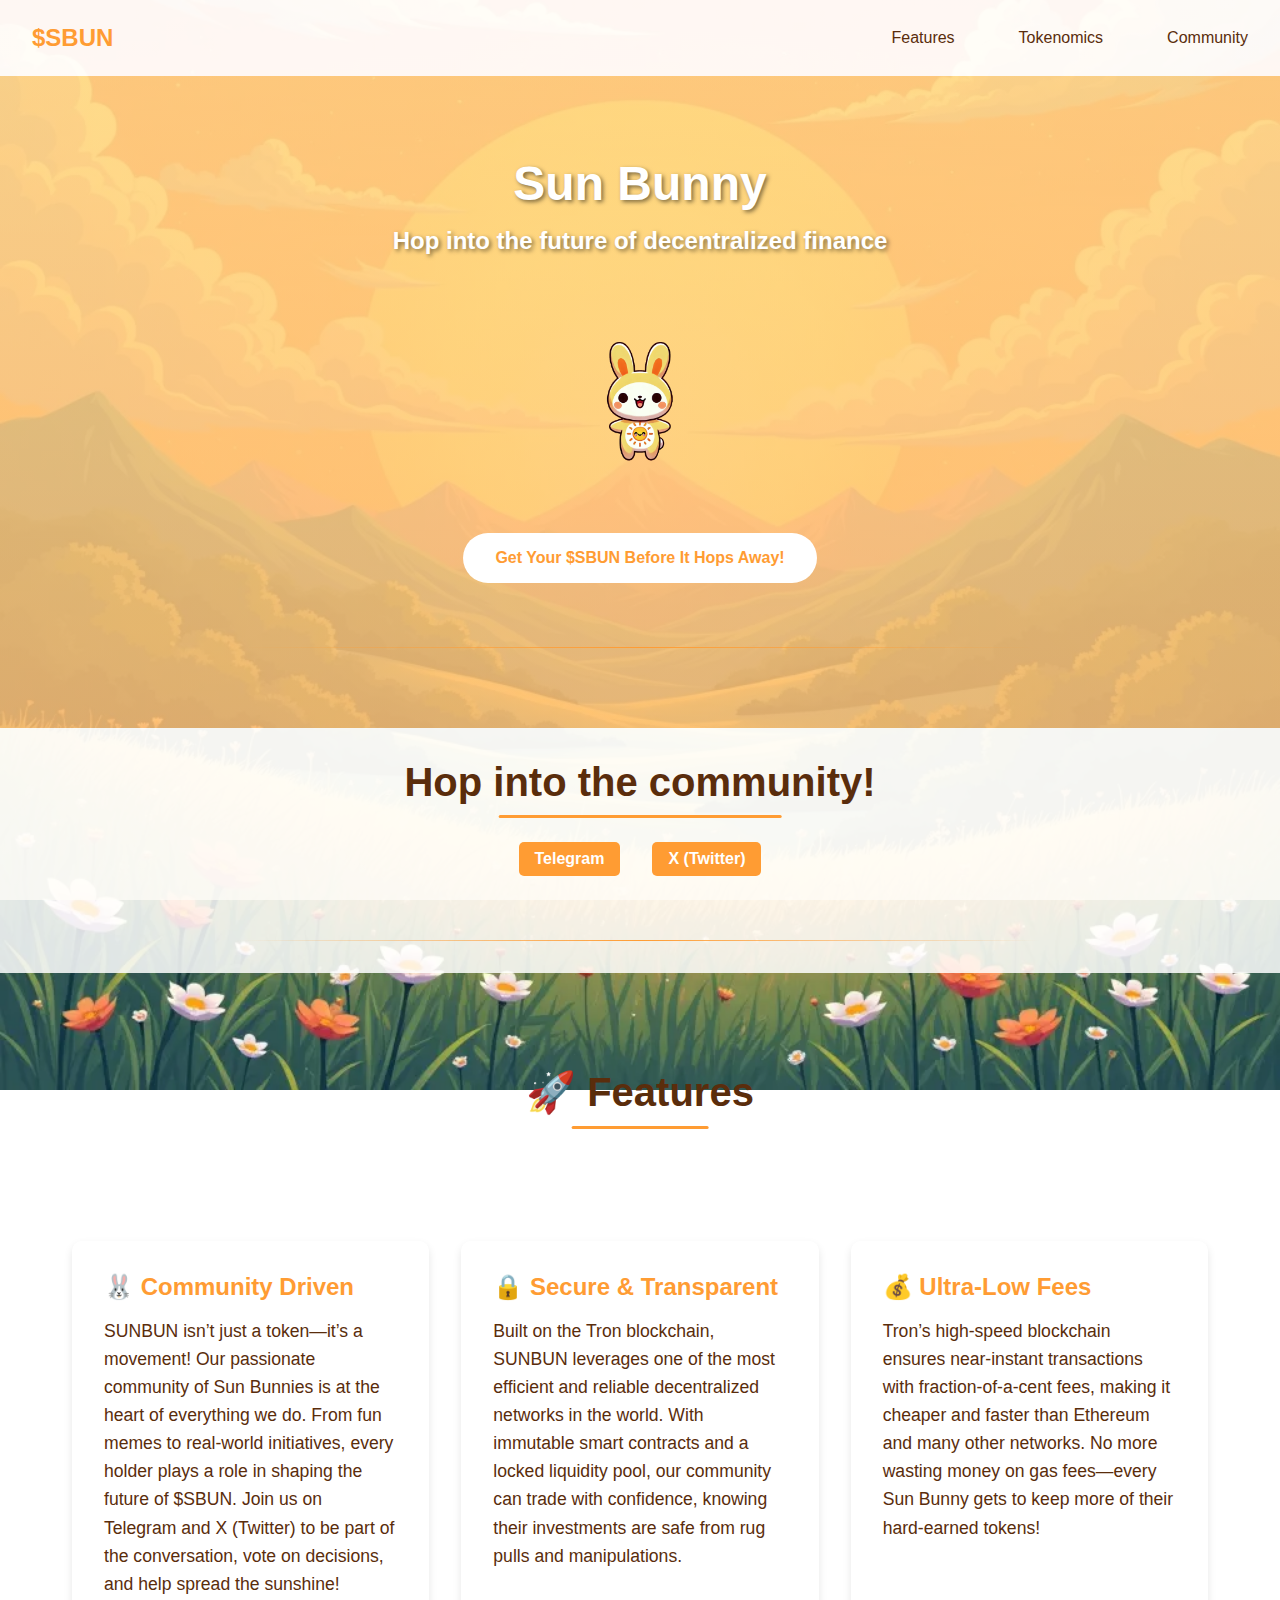
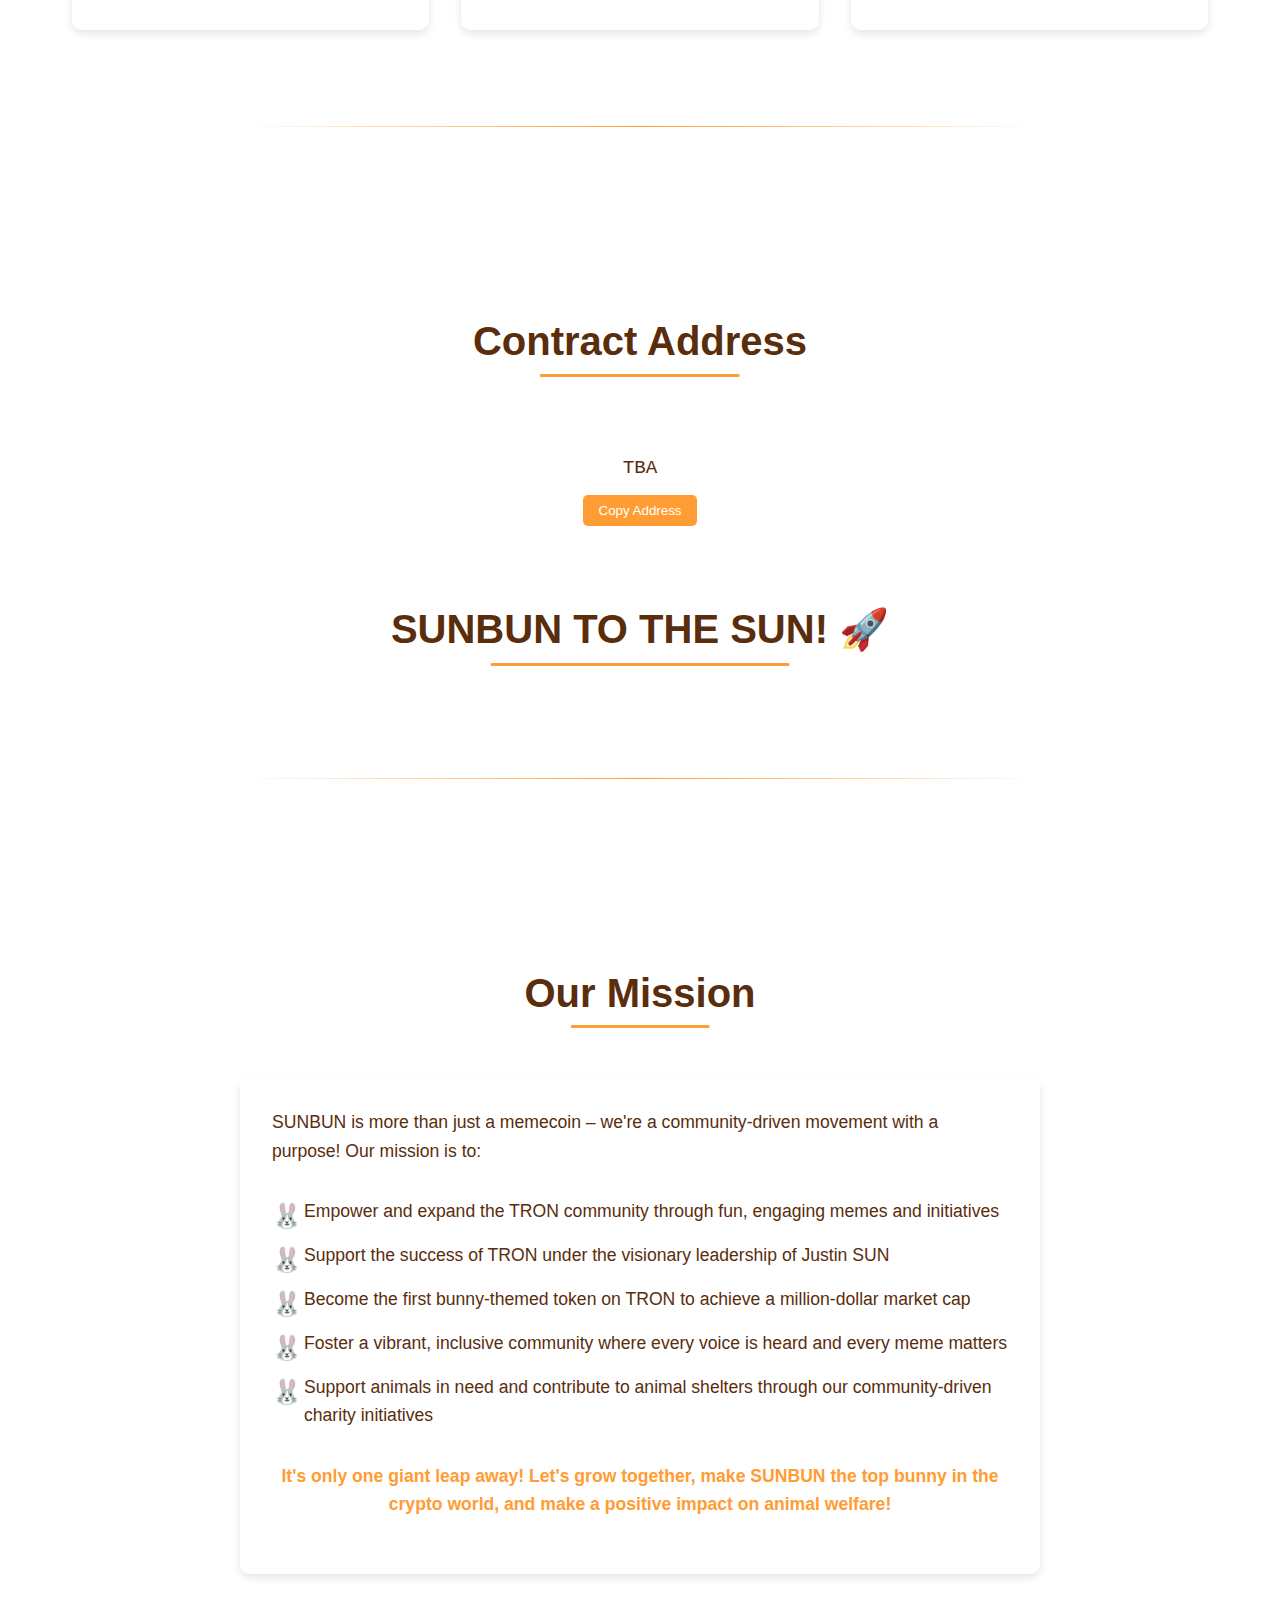
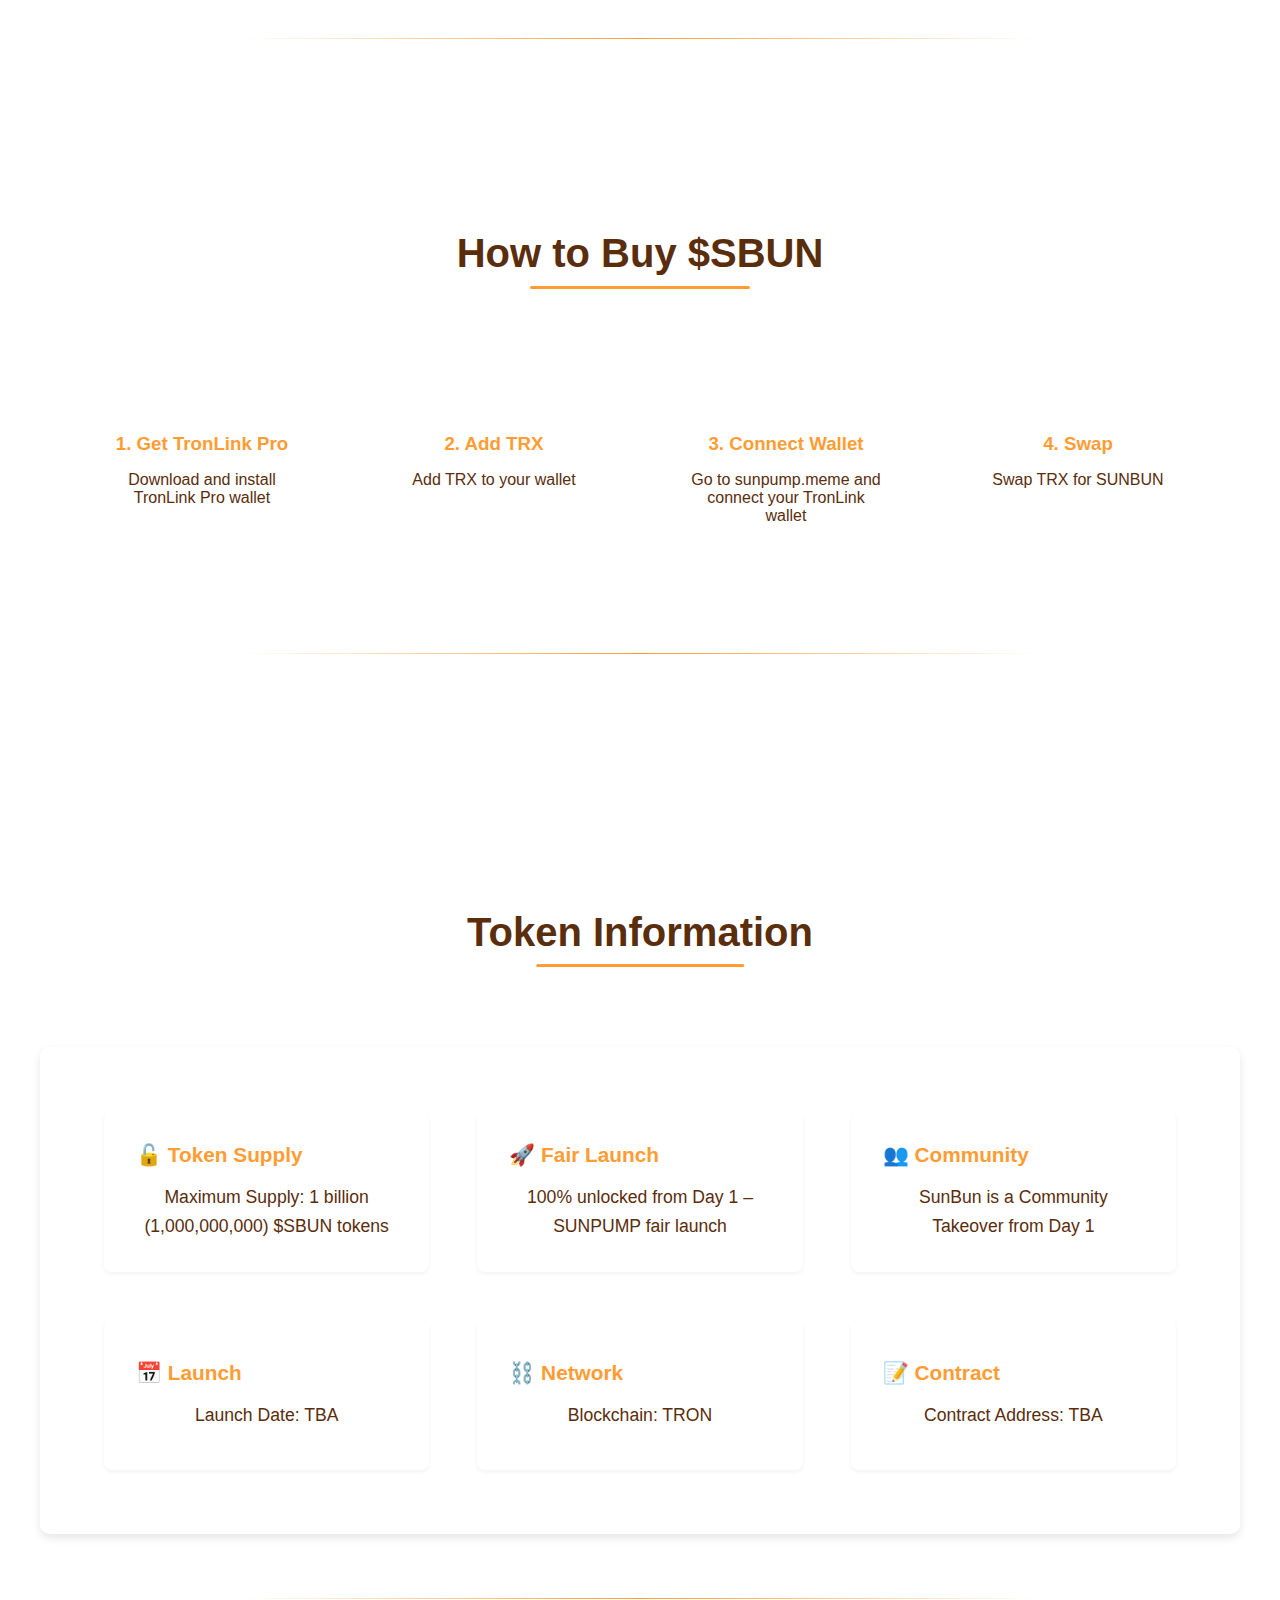
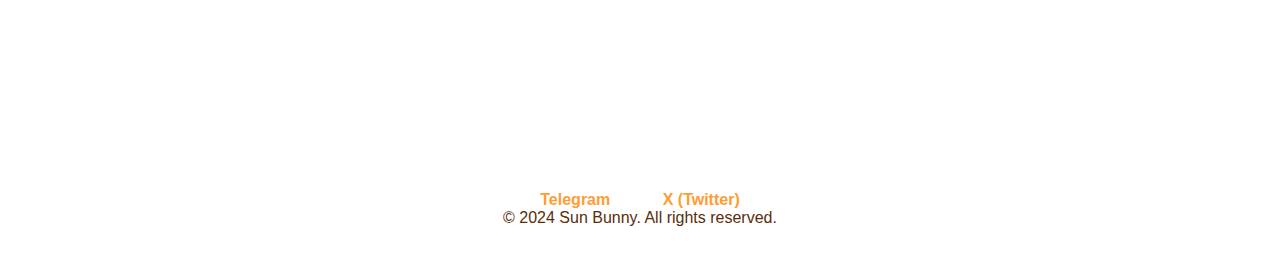
==== index.html @ 09599770 "fixed community redirect link" ====
<!DOCTYPE html>
<html lang="en">
<head>
    <meta charset="UTF-8">
    <meta name="viewport" content="width=device-width, initial-scale=1.0">
    <title>$SBUN - Sun Bunny</title>
    <link rel="stylesheet" href="style.css">
</head>
<body>
    <header>
        <nav>
            <div class="logo">$SBUN</div>
            <div class="nav-links">
                <a href="#features">Features</a>
                <a href="#tokenomics">Tokenomics</a>
                <a href="#social-links">Community</a>
            </div>
            <div class="hamburger-menu">
                <span></span>
                <span></span>
                <span></span>
            </div>
        </nav>
    </header>

    <section class="hero">
        <h1>Sun Bunny</h1>
        <p>Hop into the future of decentralized finance</p>
        <img src="backgroundless.png" alt="Sun Bunny Logo" class="hero-image">
        <a href="#" class="cta-button">Get Your $SBUN Before It Hops Away!</a>
    </section>

    <section id="social-links">
        <h2>Hop into the community!</h2>
        <div class="social-links-container">
            <a href="https://t.me/sunbunnyTRON" target="_blank">Telegram</a>
            <a href="https://x.com/sbunTRX" target="_blank">X (Twitter)</a>
        </div>
    </section>

    <section id="features">
        <h2>🚀 Features</h2>
        <div class="feature-grid">
            <div class="feature-card">
                <h3>🐰 Community Driven</h3>
                <p>SUNBUN isn’t just a token—it’s a movement! Our passionate community of Sun Bunnies is at the heart of everything we do. From fun memes to real-world initiatives, every holder plays a role in shaping the future of $SBUN. Join us on Telegram and X (Twitter) to be part of the conversation, vote on decisions, and help spread the sunshine!</p>
            </div>
            <div class="feature-card">
                <h3>🔒 Secure & Transparent</h3>
                <p>Built on the Tron blockchain, SUNBUN leverages one of the most efficient and reliable decentralized networks in the world. With immutable smart contracts and a locked liquidity pool, our community can trade with confidence, knowing their investments are safe from rug pulls and manipulations.</p>
            </div>
            <div class="feature-card">
                <h3>💰 Ultra-Low Fees</h3>
                <p>Tron’s high-speed blockchain ensures near-instant transactions with fraction-of-a-cent fees, making it cheaper and faster than Ethereum and many other networks. No more wasting money on gas fees—every Sun Bunny gets to keep more of their hard-earned tokens!</p>
            </div>
        </div>
    </section>

    <section id="contract">
        <h2>Contract Address</h2>
        <div class="contract-container">
            <p class="contract-address">TBA</p>
            <button class="copy-button">Copy Address</button>
        </div>
        <div class="slogan">
            <h2>SUNBUN TO THE SUN! 🚀</h2>
        </div>
    </section>

    <section id="mission">
        <h2>Our Mission</h2>
        <div class="mission-container">
            <p>SUNBUN is more than just a memecoin – we're a community-driven movement with a purpose! Our mission is to:</p>
            <ul>
                <li>Empower and expand the TRON community through fun, engaging memes and initiatives</li>
                <li>Support the success of TRON under the visionary leadership of Justin SUN</li>
                <li>Become the first bunny-themed token on TRON to achieve a million-dollar market cap</li>
                <li>Foster a vibrant, inclusive community where every voice is heard and every meme matters</li>
                <li>Support animals in need and contribute to animal shelters through our community-driven charity initiatives</li>
            </ul>
            <p class="mission-footer">It's only one giant leap away! Let's grow together, make SUNBUN the top bunny in the crypto world, and make a positive impact on animal welfare!</p>
        </div>
    </section>

    <section id="how-to-buy">
        <h2>How to Buy $SBUN</h2>
        <div class="steps-container">
            <div class="step">
                <h3>1. Get TronLink Pro</h3>
                <p>Download and install TronLink Pro wallet</p>
            </div>
            <div class="step">
                <h3>2. Add TRX</h3>
                <p>Add TRX to your wallet</p>
            </div>
            <div class="step">
                <h3>3. Connect Wallet</h3>
                <p>Go to sunpump.meme and connect your TronLink wallet</p>
            </div>
            <div class="step">
                <h3>4. Swap</h3>
                <p>Swap TRX for SUNBUN</p>
            </div>
        </div>
    </section>

    <section id="tokenomics">
        <h2>Token Information</h2>
        <div class="tokenomics-container">
            <div class="tokenomics-card">
                <h3>🔓 Token Supply</h3>
                <p>Maximum Supply: 1 billion (1,000,000,000) $SBUN tokens</p>
            </div>
            <div class="tokenomics-card">
                <h3>🚀 Fair Launch</h3>
                <p>100% unlocked from Day 1 – SUNPUMP fair launch</p>
            </div>
            <div class="tokenomics-card">
                <h3>👥 Community</h3>
                <p>SunBun is a Community Takeover from Day 1</p>
            </div>
            <div class="tokenomics-card">
                <h3>📅 Launch</h3>
                <p>Launch Date: TBA</p>
            </div>
            <div class="tokenomics-card">
                <h3>⛓️ Network</h3>
                <p>Blockchain: TRON</p>
            </div>
            <div class="tokenomics-card">
                <h3>📝 Contract</h3>
                <p>Contract Address: TBA</p>
            </div>
        </div>
    </section>

    <footer>
        <div class="social-links">
            <a href="https://t.me/sunbunnyTRON" target="_blank">Telegram</a>
            <a href="https://x.com/sbunTRX" target="_blank">X (Twitter)</a>
        </div>
        <p>&copy; 2024 Sun Bunny. All rights reserved.</p>
    </footer>

    <script>
        document.querySelector(".copy-button").addEventListener("click", function() {
            navigator.clipboard.writeText("YOUR_CONTRACT_ADDRESS_HERE");
            alert("Contract address copied to clipboard!");
        });

        // Hamburger menu functionality
        const hamburger = document.querySelector(".hamburger-menu");
        const navLinks = document.querySelector(".nav-links");

        hamburger.addEventListener("click", () => {
            navLinks.classList.toggle("open");
        });
    </script>
</body>
</html>
---- style.css ----
:root {
    --primary: #FFC44D;
    --secondary: #FF9C33;
    --background: #FFF2D1;
    --accent: #FFA07A;
    --text: #5A2D0C;
    --white: #FFFFFF;
}

* {
    margin: 0;
    padding: 0;
    box-sizing: border-box;
}

body {
    font-family: Arial, sans-serif;
    color: var(--text);
    background: linear-gradient(rgba(255, 242, 209, 0.7), rgba(255, 242, 209, 0.7)), url('image-3.png');
    background-size: cover;
    background-position: center;
    background-attachment: fixed;
    background-repeat: no-repeat;
}

nav {
    display: flex;
    justify-content: space-between;
    align-items: center;
    padding: 1.5rem 2rem;
    background-color: rgba(255, 255, 255, 0.85);
}

.logo {
    font-size: 1.5rem;
    font-weight: bold;
    color: var(--secondary);
}

.nav-links {
    display: flex;
    gap: 2rem;
}

.nav-links a {
    margin-left: 2rem;
    color: var(--text);
    text-decoration: none;
}

.hamburger-menu {
    display: none;
    flex-direction: column;
    cursor: pointer;
}

.hamburger-menu span {
    height: 3px;
    width: 25px;
    background: var(--text);
    margin-bottom: 4px;
    border-radius: 5px;
    transition: background-color 0.3s ease-in-out;
}

.hamburger-menu:hover span {
    background-color: var(--accent); /* Slight color change on hover */
}

.hamburger-menu.open span:nth-child(1) {
    transform: rotate(45deg) translate(5px, 5px);
}

.hamburger-menu.open span:nth-child(2) {
    opacity: 0;
}

.hamburger-menu.open span:nth-child(3) {
    transform: rotate(-45deg) translate(5px, -5px);
}

.hamburger-menu span {
    transition: transform 0.3s ease-in-out, opacity 0.3s ease-in-out;
}

@media (max-width: 768px) {
    .nav-links {
        display: none;
        flex-direction: column;
        gap: 1rem;
        position: absolute;
        top: 60px;
        right: 20px;
        background: rgba(255, 255, 255, 0.95);
        padding: 1rem;
        border-radius: 10px;
        box-shadow: 0 4px 8px rgba(0, 0, 0, 0.1);
    }

    .nav-links.open {
        display: flex;
    }

    .hamburger-menu {
        display: flex;
    }

    .hero {
        padding: 3rem 1rem;
    }

    .hero h1 {
        font-size: 2rem;
    }

    .hero p {
        font-size: 1.2rem;
    }

    .cta-button {
        padding: 0.8rem 1.5rem;
        font-size: 1rem;
    }

    .feature-grid {
        grid-template-columns: 1fr;
        padding: 1rem;
    }

    .tokenomics-container {
        grid-template-columns: 1fr;
        padding: 1rem;
    }

    .mission-container {
        padding: 1.5rem;
    }

    .steps-container {
        grid-template-columns: 1fr;
        padding: 1rem;
    }

    .step {
        padding: 1.5rem;
    }

    footer {
        padding: 1.5rem;
    }
}

.hero {
    text-align: center;
    padding: 5rem 1rem;
    position: relative;
    overflow: hidden;
    color: var(--white);
    background: linear-gradient(rgba(255, 196, 77, 0.5), rgba(255, 156, 51, 0.5));
    min-height: 500px;
    display: flex;
    flex-direction: column;
    justify-content: center;
    align-items: center;
}

/* Add text shadow to improve readability over the background */
.hero h1,
.hero p {
    text-shadow: 2px 2px 4px rgba(0, 0, 0, 0.5);
    font-weight: bold;
}

.hero h1 {
    font-size: 3rem; /* Increase the font size */
    margin-bottom: 1rem;
}

.hero p {
    font-size: 1.5rem; /* Increase the font size */
    margin-bottom: 2rem;
}

.hero-image {
    max-width: 150px;
    height: auto;
    margin: 2rem auto;
    display: block;
}

.cta-button {
    display: inline-block;
    padding: 1rem 2rem;
    background-color: var(--white);
    color: var(--secondary);
    text-decoration: none;
    border-radius: 25px;
    margin-top: 2rem;
    font-weight: bold;
}

.cta-button:hover {
    background-color: var(--secondary);
    color: var(--white);
    transform: scale(1.05);
    transition: all 0.2s ease-in-out;
}

.hero-social-links {
    margin-top: 1.5rem;
    display: flex;
    justify-content: center;
    gap: 1.5rem;
}

.hero-social-links a {
    color: var(--white);
    background-color: var(--secondary);
    padding: 0.5rem 1rem;
    border-radius: 5px;
    text-decoration: none;
    font-weight: bold;
    transition: background-color 0.3s ease-in-out;
}

.hero-social-links a:hover {
    background-color: var(--accent);
}

.feature-grid {
    display: grid;
    grid-template-columns: repeat(auto-fit, minmax(250px, 1fr));
    gap: 2rem;
    padding: 2rem;
    max-width: 1200px;
    margin: 0 auto;
}

.feature-card {
    background-color: rgba(255, 255, 255, 0.85);
    padding: 2rem;
    border-radius: 10px;
    text-align: left;
    box-shadow: 0 4px 8px rgba(0, 0, 0, 0.1);
    transition: transform 0.2s ease, box-shadow 0.2s ease;
}

.feature-card:hover {
    transform: translateY(-5px);
    box-shadow: 0 6px 12px rgba(0, 0, 0, 0.1);
}

.feature-card h3 {
    margin-bottom: 1rem;
    font-size: 1.5rem;
    color: var(--secondary);
}

.feature-card p {
    font-size: 1.1rem;
    line-height: 1.6;
}

.tokenomics-container {
    background-color: rgba(255, 255, 255, 0.85);
    padding: 4rem;  /* Increased from 3rem */
    border-radius: 10px;
    max-width: 1200px;  /* Increased from 1000px */
    margin: 2rem auto;
    box-shadow: 0 4px 8px rgba(0, 0, 0, 0.1);
    display: grid;
    grid-template-columns: repeat(auto-fit, minmax(300px, 1fr));
    gap: 3rem;  /* Increased from 2rem */
}

.tokenomics-card {
    background-color: var(--white);
    padding: 2rem;  /* Increased from 1.5rem */
    border-radius: 8px;
    box-shadow: 0 2px 4px rgba(0, 0, 0, 0.05);
    transition: transform 0.2s ease, box-shadow 0.2s ease;
    min-height: 150px;  /* Added minimum height */
    display: flex;
    flex-direction: column;
    justify-content: center;
}

.tokenomics-card:hover {
    transform: translateY(-5px);
    box-shadow: 0 6px 12px rgba(0, 0, 0, 0.1);
}

.tokenomics-card h3 {
    color: var(--secondary);
    margin-bottom: 1rem;
    font-size: 1.3rem;
    display: flex;
    align-items: center;
    gap: 0.5rem;
}

.tokenomics-card p {
    font-size: 1.1rem;
    line-height: 1.6;
    color: var(--text);
}

#tokenomics {
    margin: 4rem 0;
}

#tokenomics h2 {
    margin-bottom: 3rem;
}

section {
    padding: 6rem 2rem;  /* Increased padding for better spacing */
    text-align: center;  /* Center all section content by default */
}

h2 {
    text-align: center;
    margin-bottom: 3rem;  /* Increased margin */
    color: var(--text);
    font-size: 2.5rem;
    position: relative;
    display: inline-block;
    padding-bottom: 0.8rem;
}

/* Add decorative underline to all section headings */
h2::after {
    content: '';
    position: absolute;
    bottom: 0;
    left: 50%;
    transform: translateX(-50%);
    width: 60%;
    height: 3px;
    background-color: var(--secondary);
    border-radius: 2px;
}

/* Add some depth to cards */
.feature-card,
.tokenomics-card,
.step,
.mission-container {
    transition: transform 0.2s ease, box-shadow 0.2s ease;
}

.feature-card:hover,
.tokenomics-card:hover,
.step:hover,
.mission-container:hover {
    transform: translateY(-5px);
    box-shadow: 0 6px 12px rgba(0, 0, 0, 0.1);
}

/* Improve container spacing */
.feature-grid,
.tokenomics-container,
.steps-container {
    margin-top: 2rem;
}

/* Add section separators */
section:not(:last-child)::after {
    content: '';
    display: block;
    width: 80%;
    max-width: 800px;
    height: 1px;
    background: linear-gradient(to right, transparent, var(--secondary), transparent);
    margin: 4rem auto 0;
}

footer {
    background-color: rgba(255, 255, 255, 0.85);
    padding: 2rem;
    text-align: center;
}

.social-links a {
    margin: 0 1.5rem;
    color: var(--secondary);
    text-decoration: none;
    font-weight: bold;
}

.contract-container {
    text-align: center;
    background-color: rgba(255, 255, 255, 0.85);
    padding: 2rem;
    border-radius: 10px;
    margin: 0 auto;
    max-width: 600px;
}

.contract-address {
    font-family: monospace;
    font-size: 1.2rem;
    margin-bottom: 1rem;
}

.copy-button {
    background-color: var(--secondary);
    color: var(--white);
    border: none;
    padding: 0.5rem 1rem;
    border-radius: 5px;
    cursor: pointer;
}

.slogan {
    text-align: center;
    margin: 3rem 0;
    color: var(--secondary);
    font-size: 1.2em;
}

.mission-container {
    background-color: rgba(255, 255, 255, 0.85);
    padding: 2rem;
    border-radius: 10px;
    max-width: 800px;
    margin: 0 auto;
    box-shadow: 0 4px 8px rgba(0, 0, 0, 0.1);
    text-align: left;
    transition: transform 0.2s ease, box-shadow 0.2s ease;
}

.mission-container:hover {
    transform: translateY(-5px);
    box-shadow: 0 6px 12px rgba(0, 0, 0, 0.1);
}

.mission-container p {
    font-size: 1.1rem;
    margin-bottom: 1.5rem;
    line-height: 1.6;
}

.mission-container ul {
    list-style-type: none;
    margin: 2rem 0;
    padding: 0;
}

.mission-container li {
    margin: 1rem 0;
    padding-left: 2rem;
    position: relative;
    font-size: 1.1rem;
    line-height: 1.6;
}

.mission-container li:before {
    content: "🐰";
    position: absolute;
    left: 0;
    font-size: 1.5rem;
    color: var (--secondary);
}

.mission-footer {
    font-weight: bold;
    margin-top: 2rem;
    color: var(--secondary);
    text-align: center;
    font-size: 1.2rem;
}

.steps-container {
    display: grid;
    grid-template-columns: repeat(auto-fit, minmax(200px, 1fr));
    gap: 2rem;
    padding: 2rem;
    max-width: 1200px;
    margin: 2rem auto;
}

.step {
    background-color: rgba(255, 255, 255, 0.85);
    padding: 2rem;
    border-radius: 10px;
    text-align: center;
    transition: transform 0.2s ease, box-shadow 0.2s ease;
}

.step:hover {
    transform: translateY(-5px);
    box-shadow: 0 6px 12px rgba(0, 0, 0, 0.1);
}

.step h3 {
    color: var(--secondary);
    margin-bottom: 1rem;
}

#social-links {
    text-align: center;
    padding: 2rem 1rem;
    background-color: rgba(255, 255, 255, 0.85); /* Match opacity with other containers */
}

#social-links h2 {
    margin-bottom: 1.5rem;
    color: var(--text);
}

.social-links-container {
    display: flex;
    justify-content: center;
    gap: 2rem;
}

.social-links-container a {
    color: var(--white);
    background-color: var(--secondary);
    padding: 0.5rem 1rem;
    border-radius: 5px;
    text-decoration: none;
    font-weight: bold;
    transition: background-color 0.3s ease-in-out;
}

.social-links-container a:hover {
    background-color: var(--accent);
}
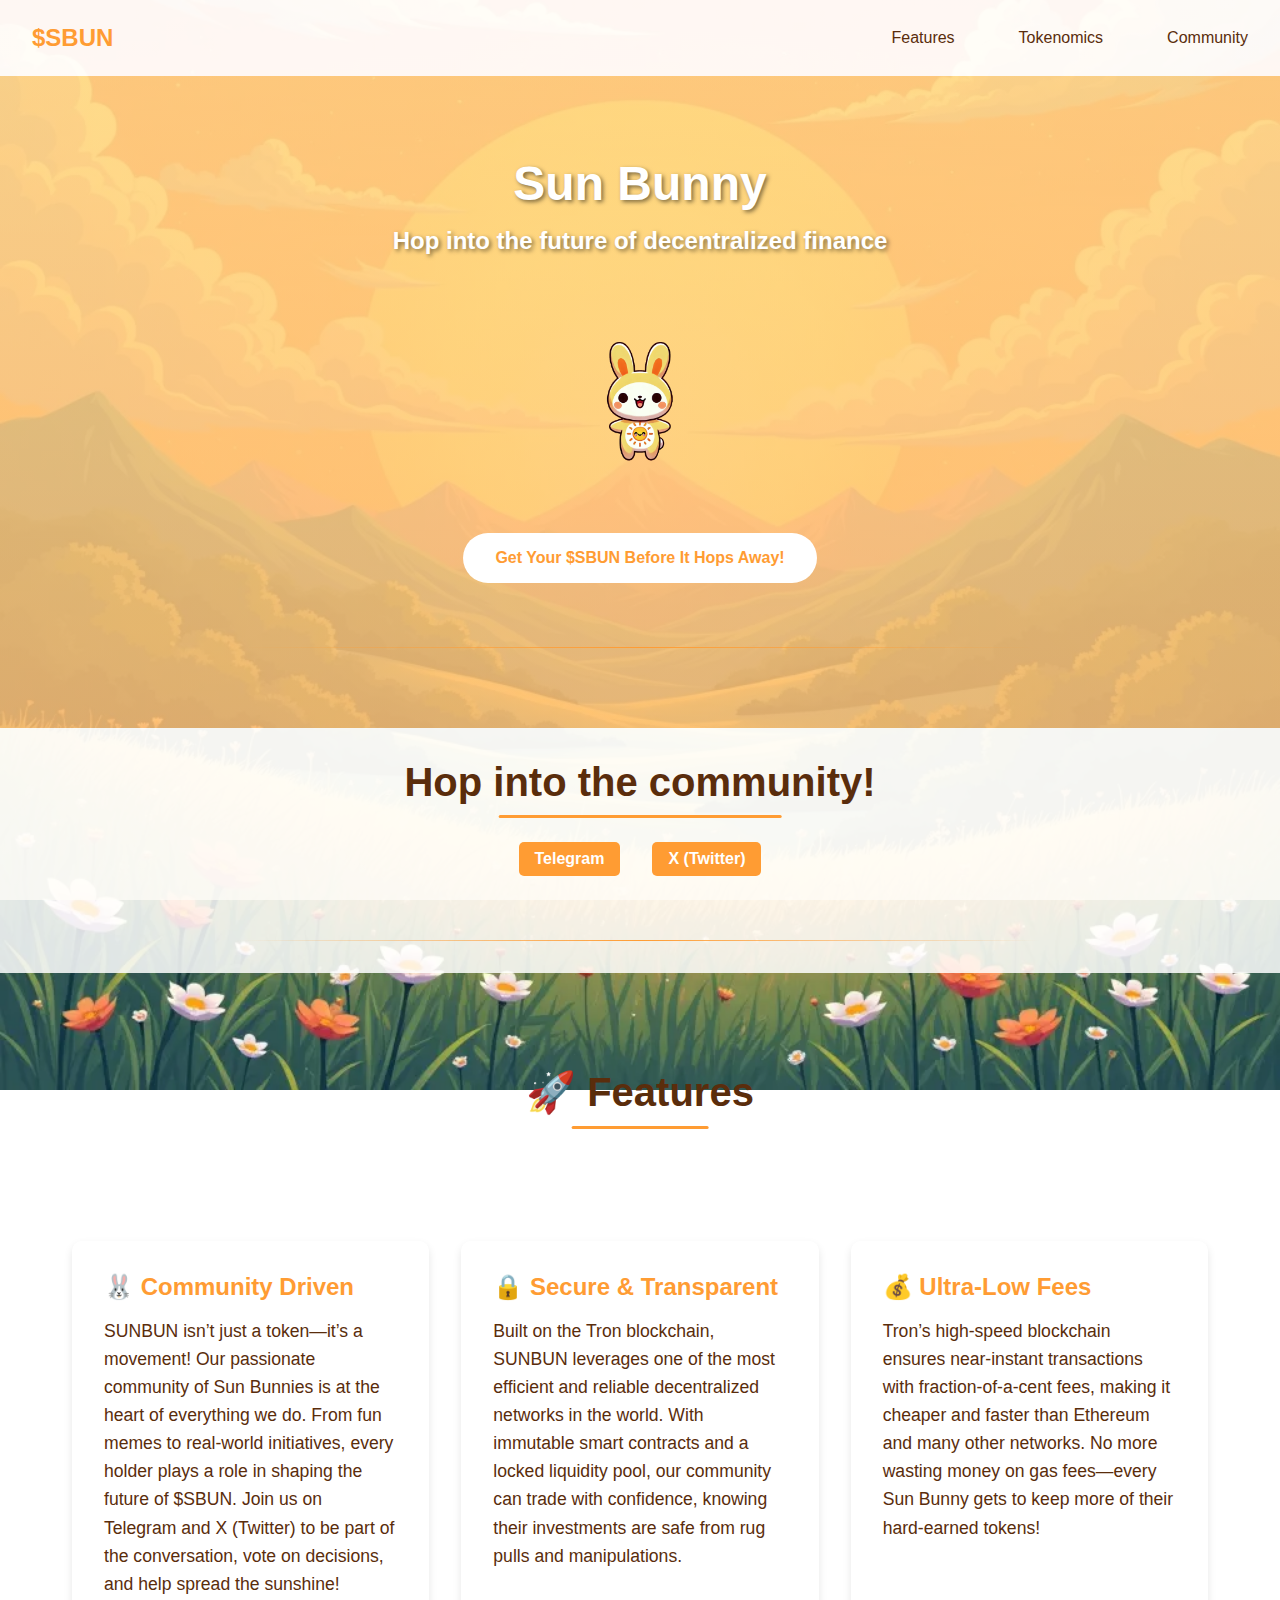
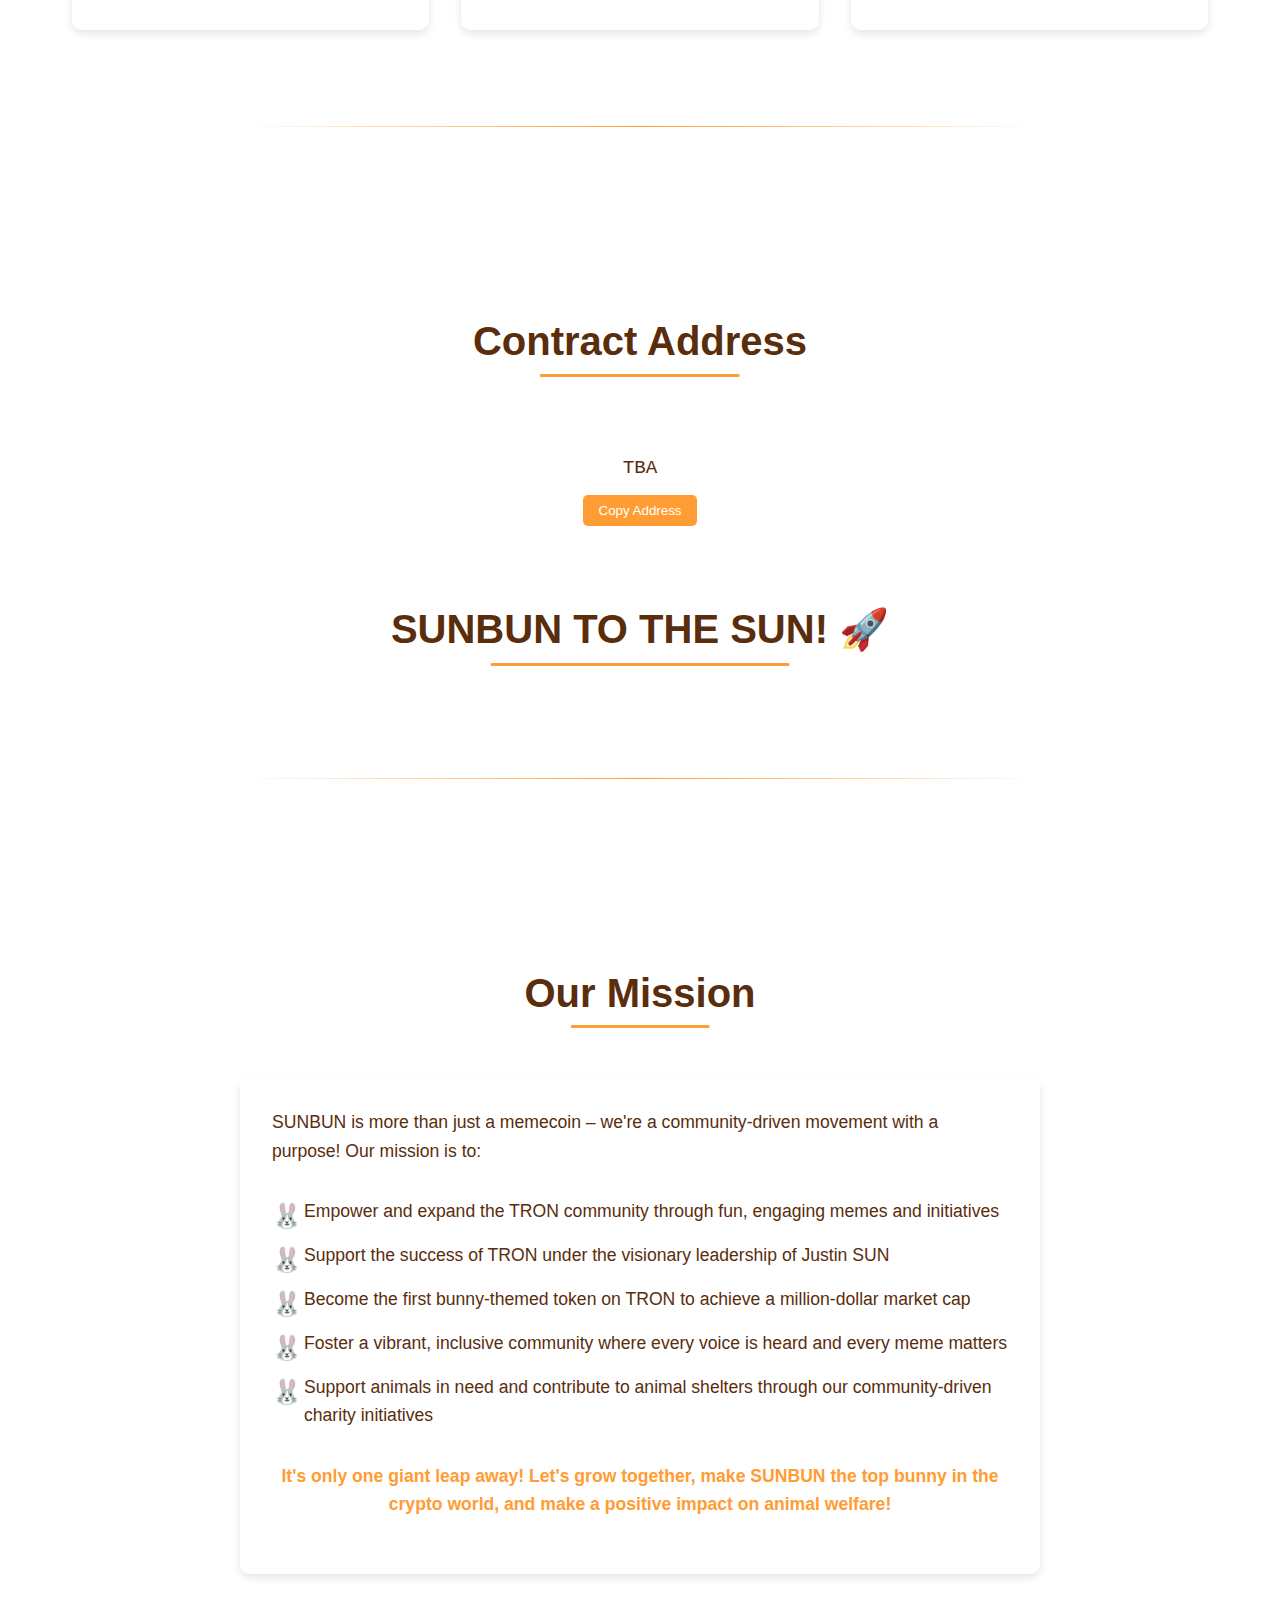
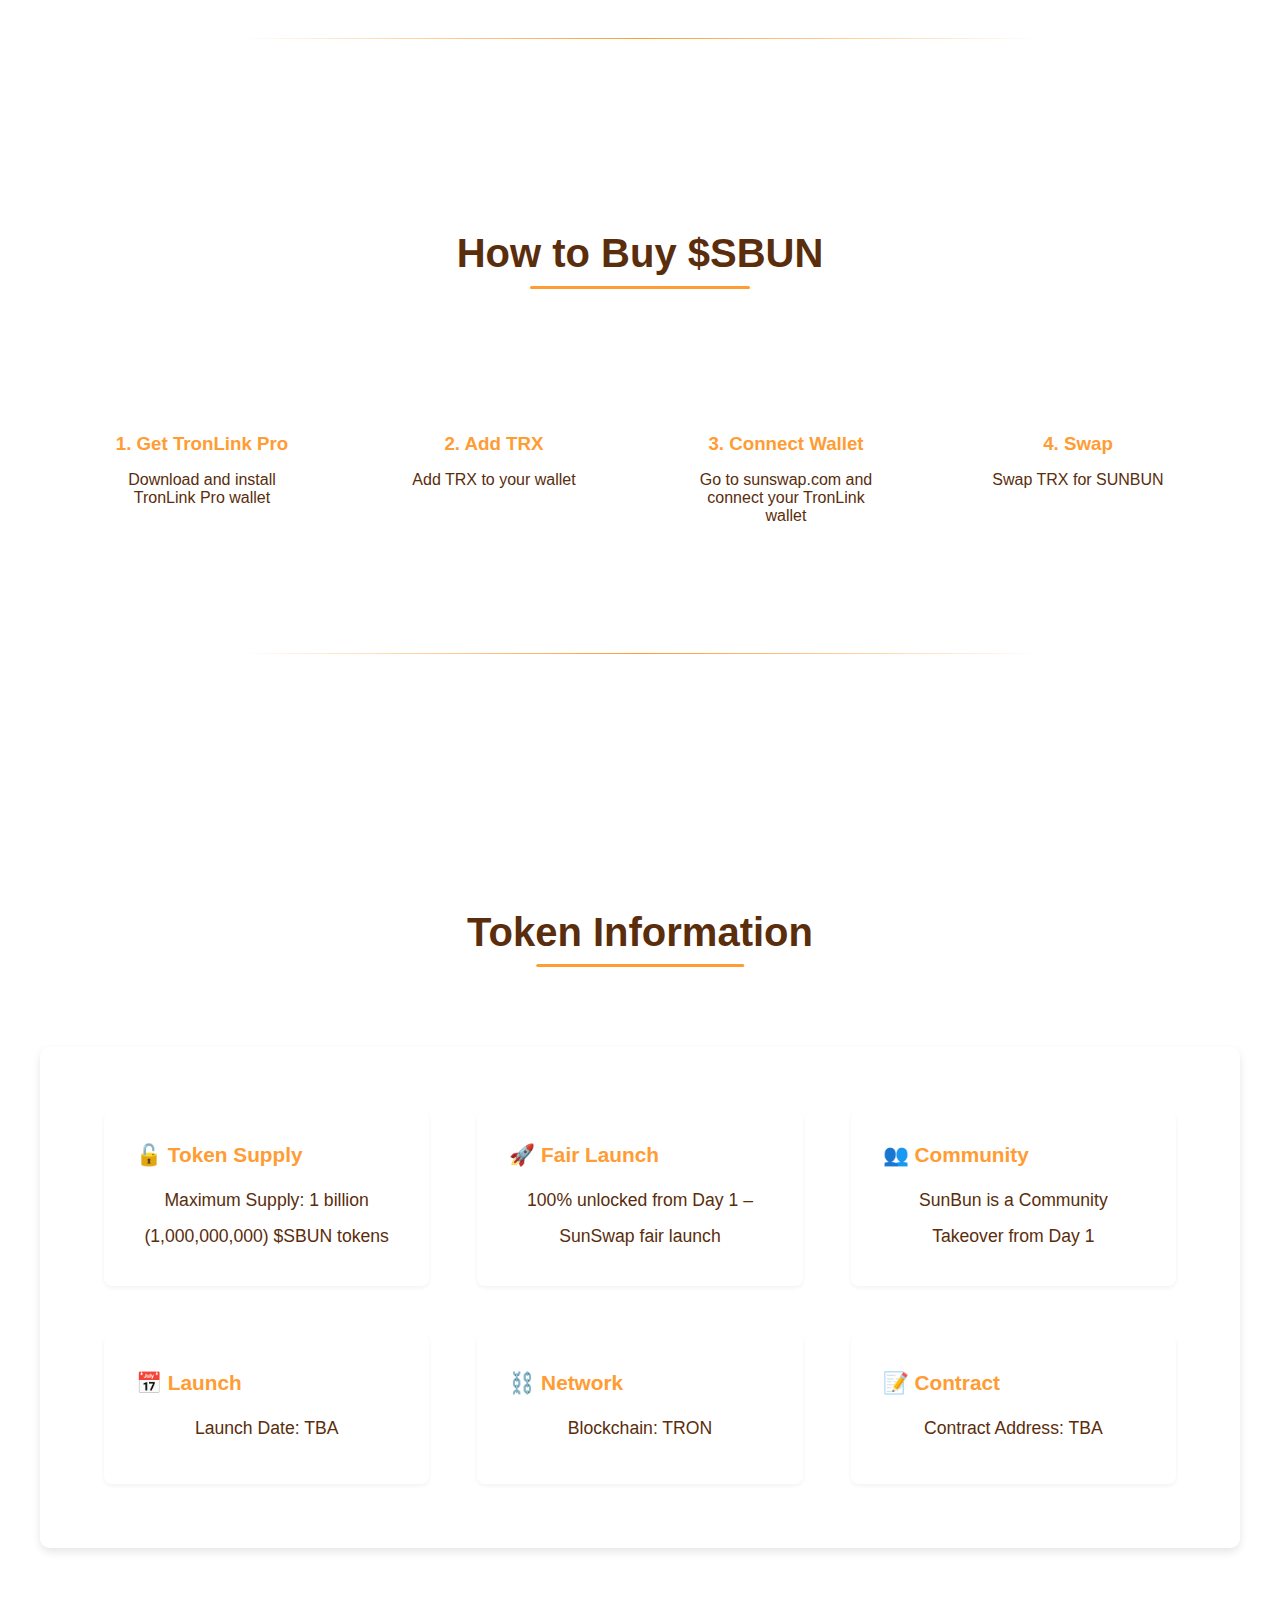
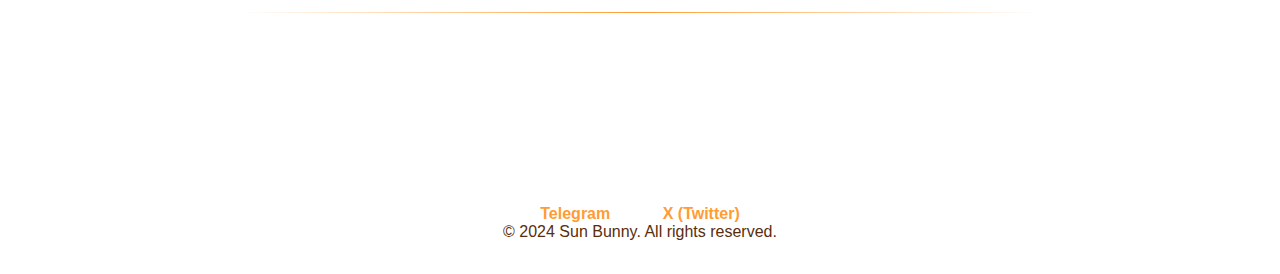
==== commit 9660c75d: "changed from Sunpump to Sunswap" ====
--- a/index.html
+++ b/index.html
@@ -95,7 +95,7 @@
             </div>
             <div class="step">
                 <h3>3. Connect Wallet</h3>
-                <p>Go to sunpump.meme and connect your TronLink wallet</p>
+                <p>Go to sunswap.com and connect your TronLink wallet</p>
             </div>
             <div class="step">
                 <h3>4. Swap</h3>
@@ -113,7 +113,7 @@
             </div>
             <div class="tokenomics-card">
                 <h3>🚀 Fair Launch</h3>
-                <p>100% unlocked from Day 1 – SUNPUMP fair launch</p>
+                <p>100% unlocked from Day 1 – SunSwap fair launch</p>
             </div>
             <div class="tokenomics-card">
                 <h3>👥 Community</h3>
--- a/style.css
+++ b/style.css
@@ -301,7 +301,7 @@
 
 .tokenomics-card p {
     font-size: 1.1rem;
-    line-height: 1.6;
+    line-height: 2.0;
     color: var(--text);
 }
 
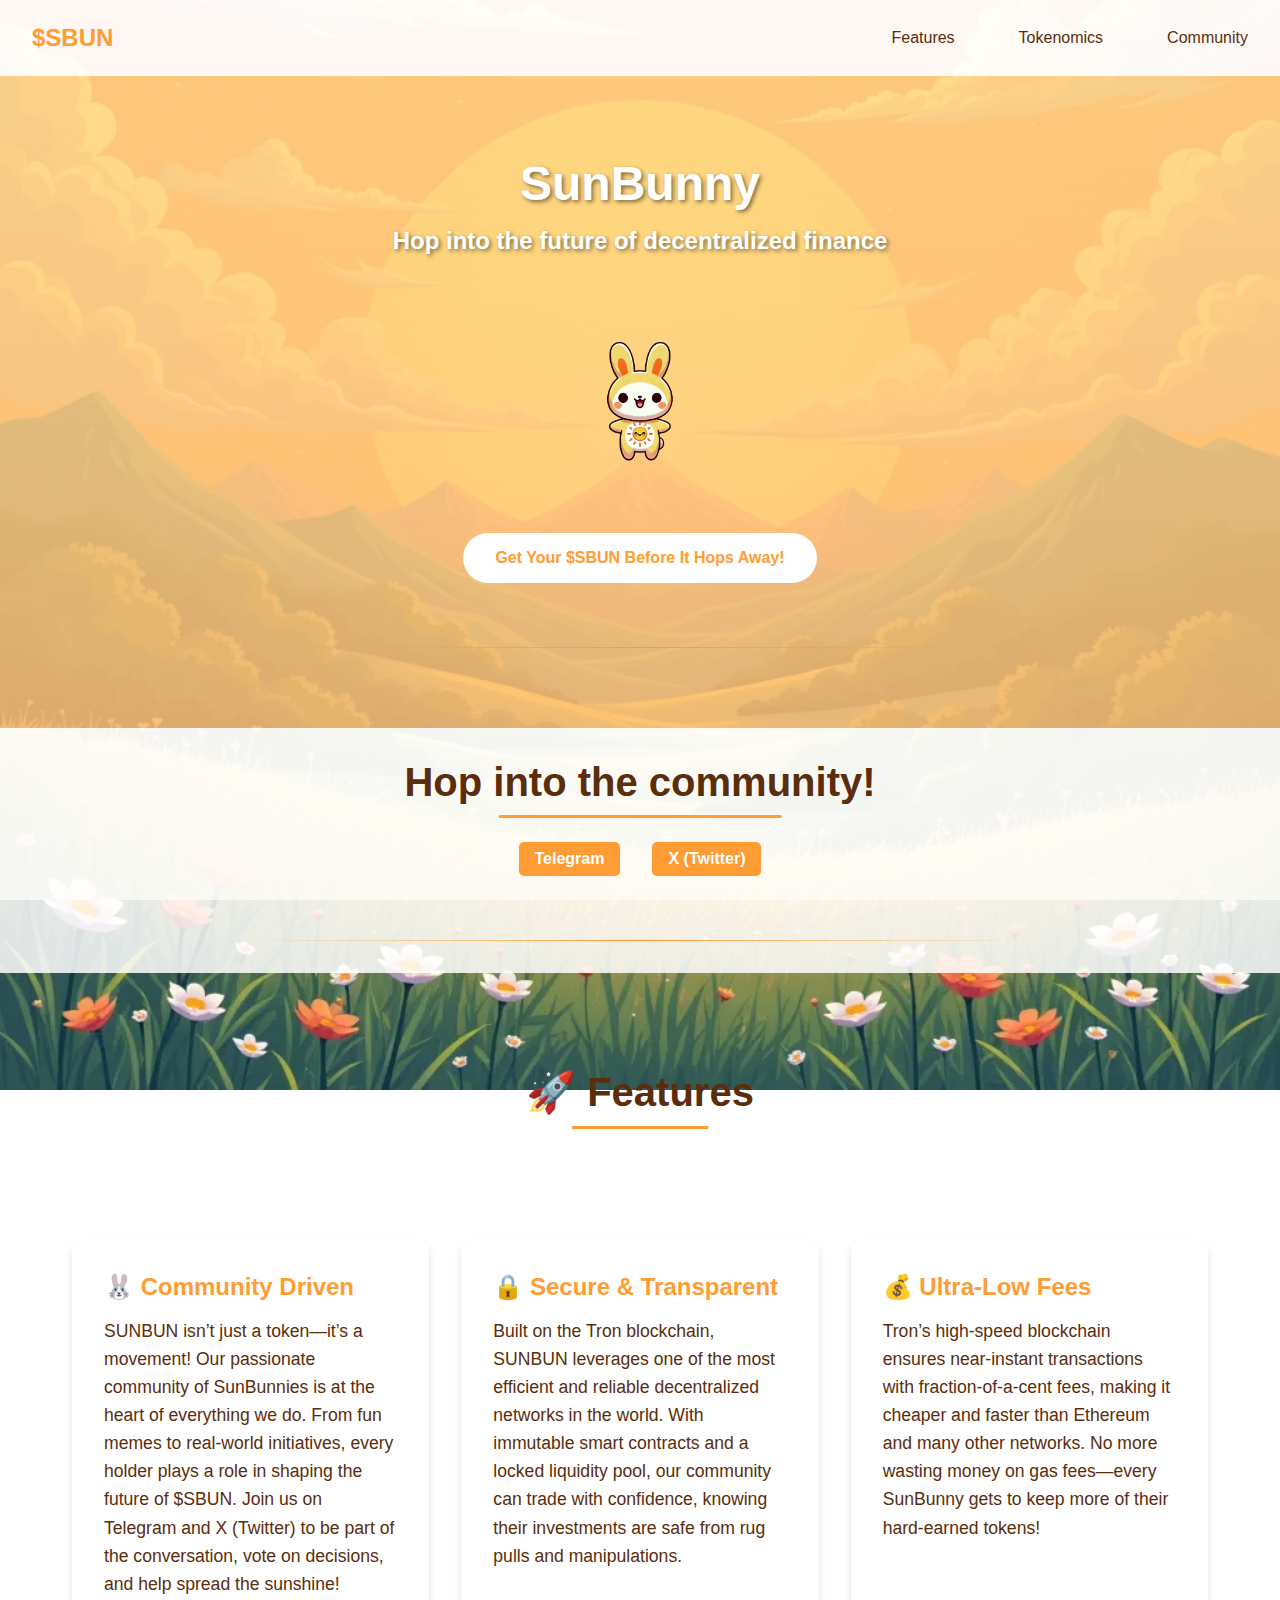
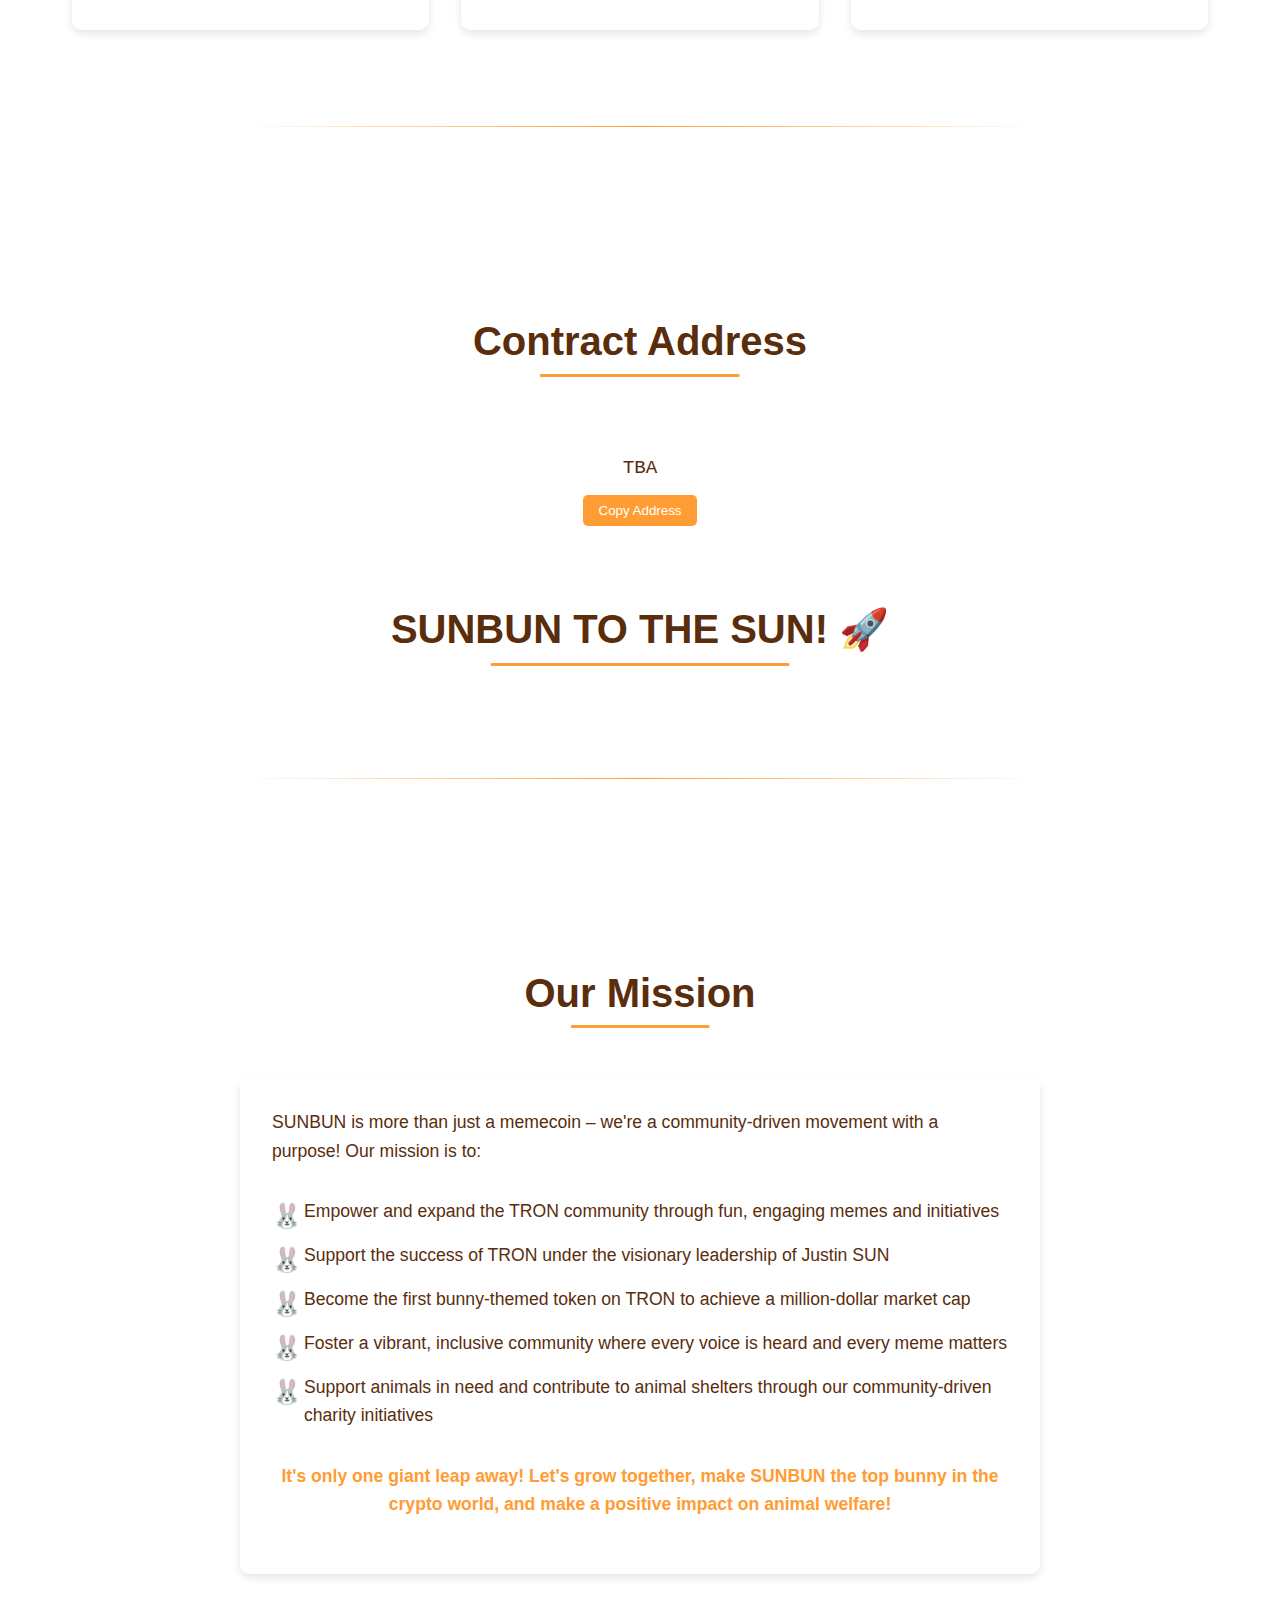
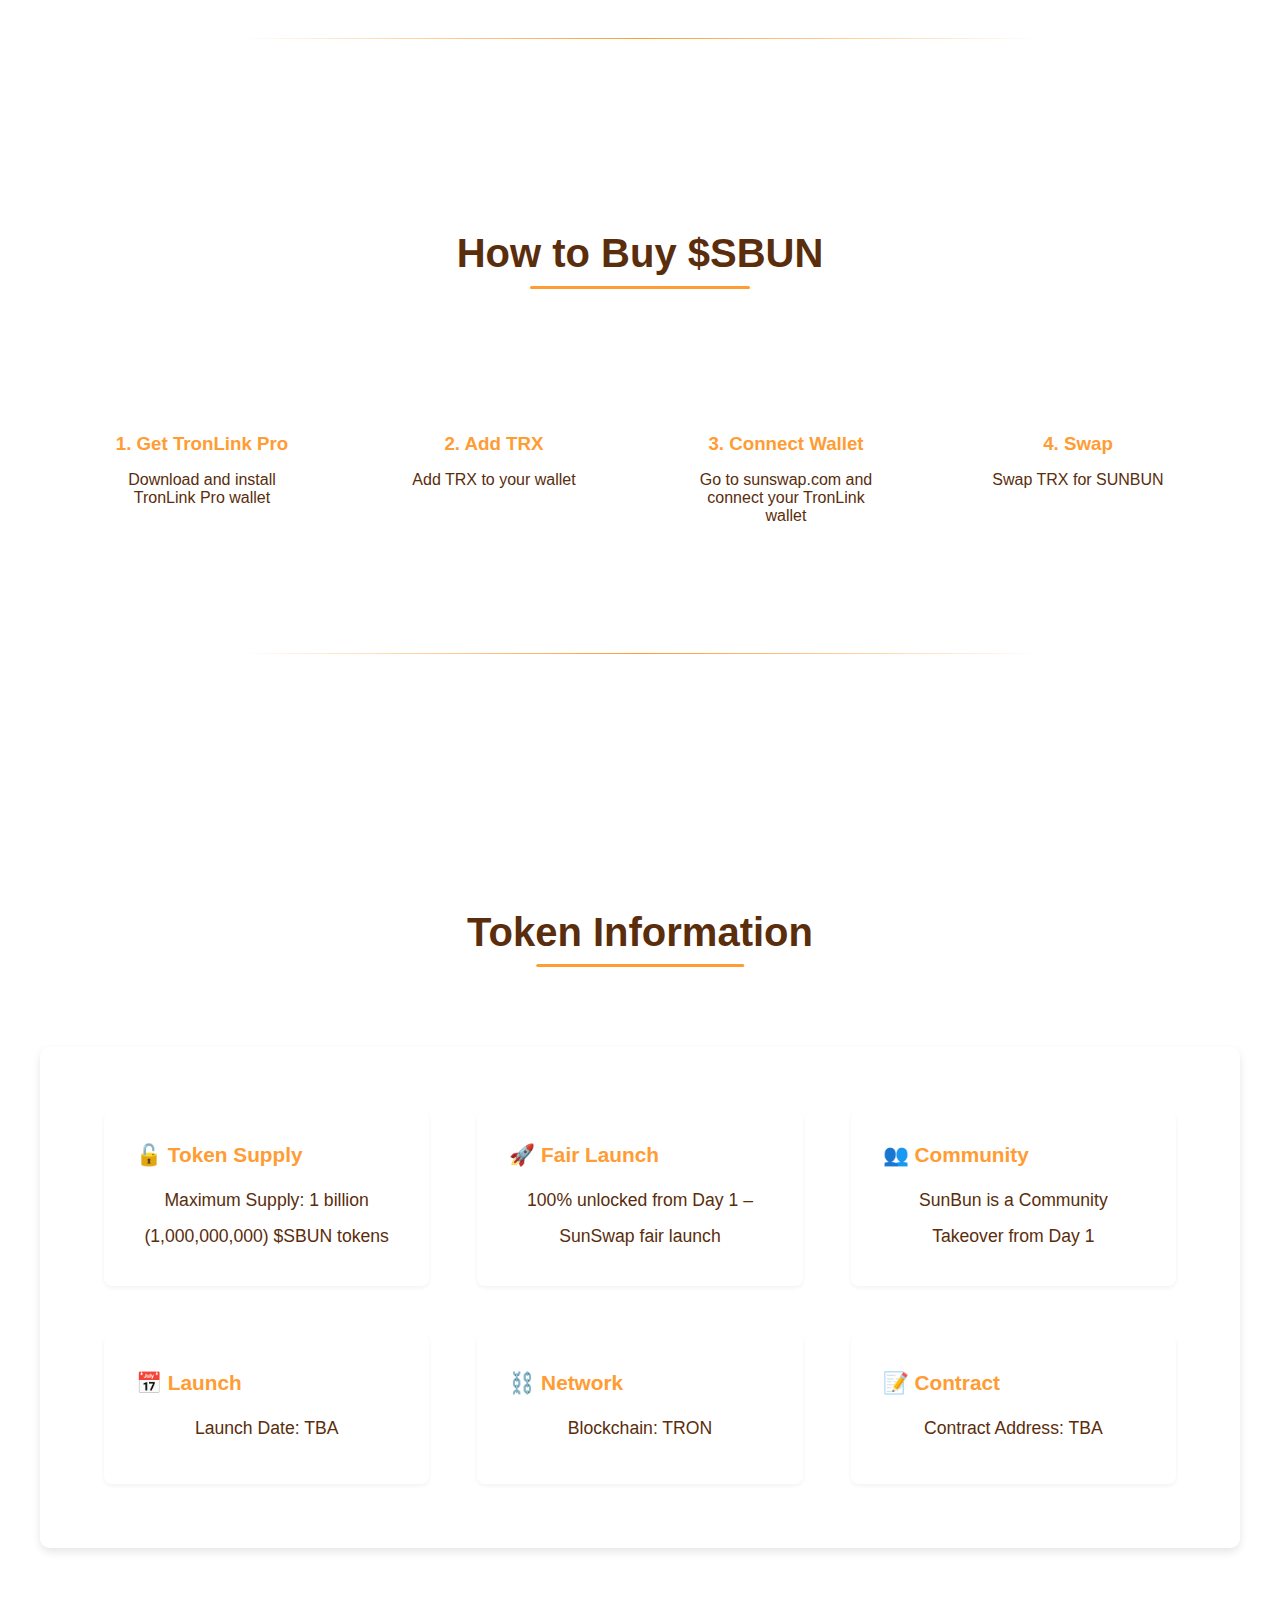
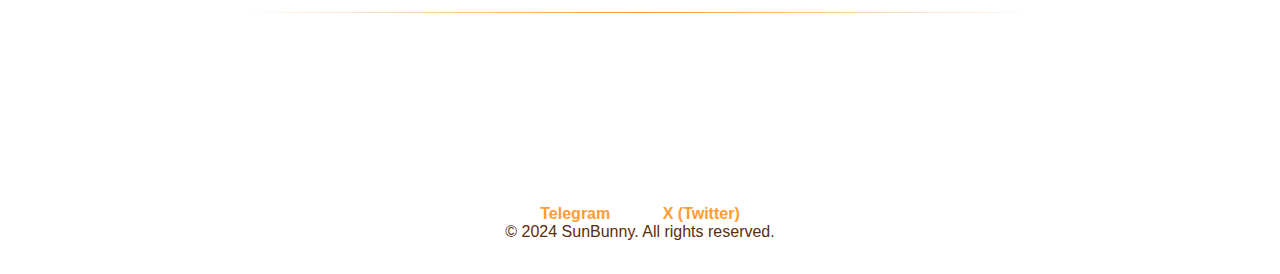
==== commit acc723b4: "changed all the sun bunny to sunbunny" ====
--- a/index.html
+++ b/index.html
@@ -3,7 +3,7 @@
 <head>
     <meta charset="UTF-8">
     <meta name="viewport" content="width=device-width, initial-scale=1.0">
-    <title>$SBUN - Sun Bunny</title>
+    <title>$SBUN - SunBunny</title>
     <link rel="stylesheet" href="style.css">
 </head>
 <body>
@@ -24,9 +24,9 @@
     </header>
 
     <section class="hero">
-        <h1>Sun Bunny</h1>
+        <h1>SunBunny</h1>
         <p>Hop into the future of decentralized finance</p>
-        <img src="backgroundless.png" alt="Sun Bunny Logo" class="hero-image">
+        <img src="backgroundless.png" alt="SunBunny Logo" class="hero-image">
         <a href="#" class="cta-button">Get Your $SBUN Before It Hops Away!</a>
     </section>
 
@@ -43,7 +43,7 @@
         <div class="feature-grid">
             <div class="feature-card">
                 <h3>🐰 Community Driven</h3>
-                <p>SUNBUN isn’t just a token—it’s a movement! Our passionate community of Sun Bunnies is at the heart of everything we do. From fun memes to real-world initiatives, every holder plays a role in shaping the future of $SBUN. Join us on Telegram and X (Twitter) to be part of the conversation, vote on decisions, and help spread the sunshine!</p>
+                <p>SUNBUN isn’t just a token—it’s a movement! Our passionate community of SunBunnies is at the heart of everything we do. From fun memes to real-world initiatives, every holder plays a role in shaping the future of $SBUN. Join us on Telegram and X (Twitter) to be part of the conversation, vote on decisions, and help spread the sunshine!</p>
             </div>
             <div class="feature-card">
                 <h3>🔒 Secure & Transparent</h3>
@@ -51,7 +51,7 @@
             </div>
             <div class="feature-card">
                 <h3>💰 Ultra-Low Fees</h3>
-                <p>Tron’s high-speed blockchain ensures near-instant transactions with fraction-of-a-cent fees, making it cheaper and faster than Ethereum and many other networks. No more wasting money on gas fees—every Sun Bunny gets to keep more of their hard-earned tokens!</p>
+                <p>Tron’s high-speed blockchain ensures near-instant transactions with fraction-of-a-cent fees, making it cheaper and faster than Ethereum and many other networks. No more wasting money on gas fees—every SunBunny gets to keep more of their hard-earned tokens!</p>
             </div>
         </div>
     </section>
@@ -139,7 +139,7 @@
             <a href="https://t.me/sunbunnyTRON" target="_blank">Telegram</a>
             <a href="https://x.com/sbunTRX" target="_blank">X (Twitter)</a>
         </div>
-        <p>&copy; 2024 Sun Bunny. All rights reserved.</p>
+        <p>&copy; 2024 SunBunny. All rights reserved.</p>
     </footer>
 
     <script>
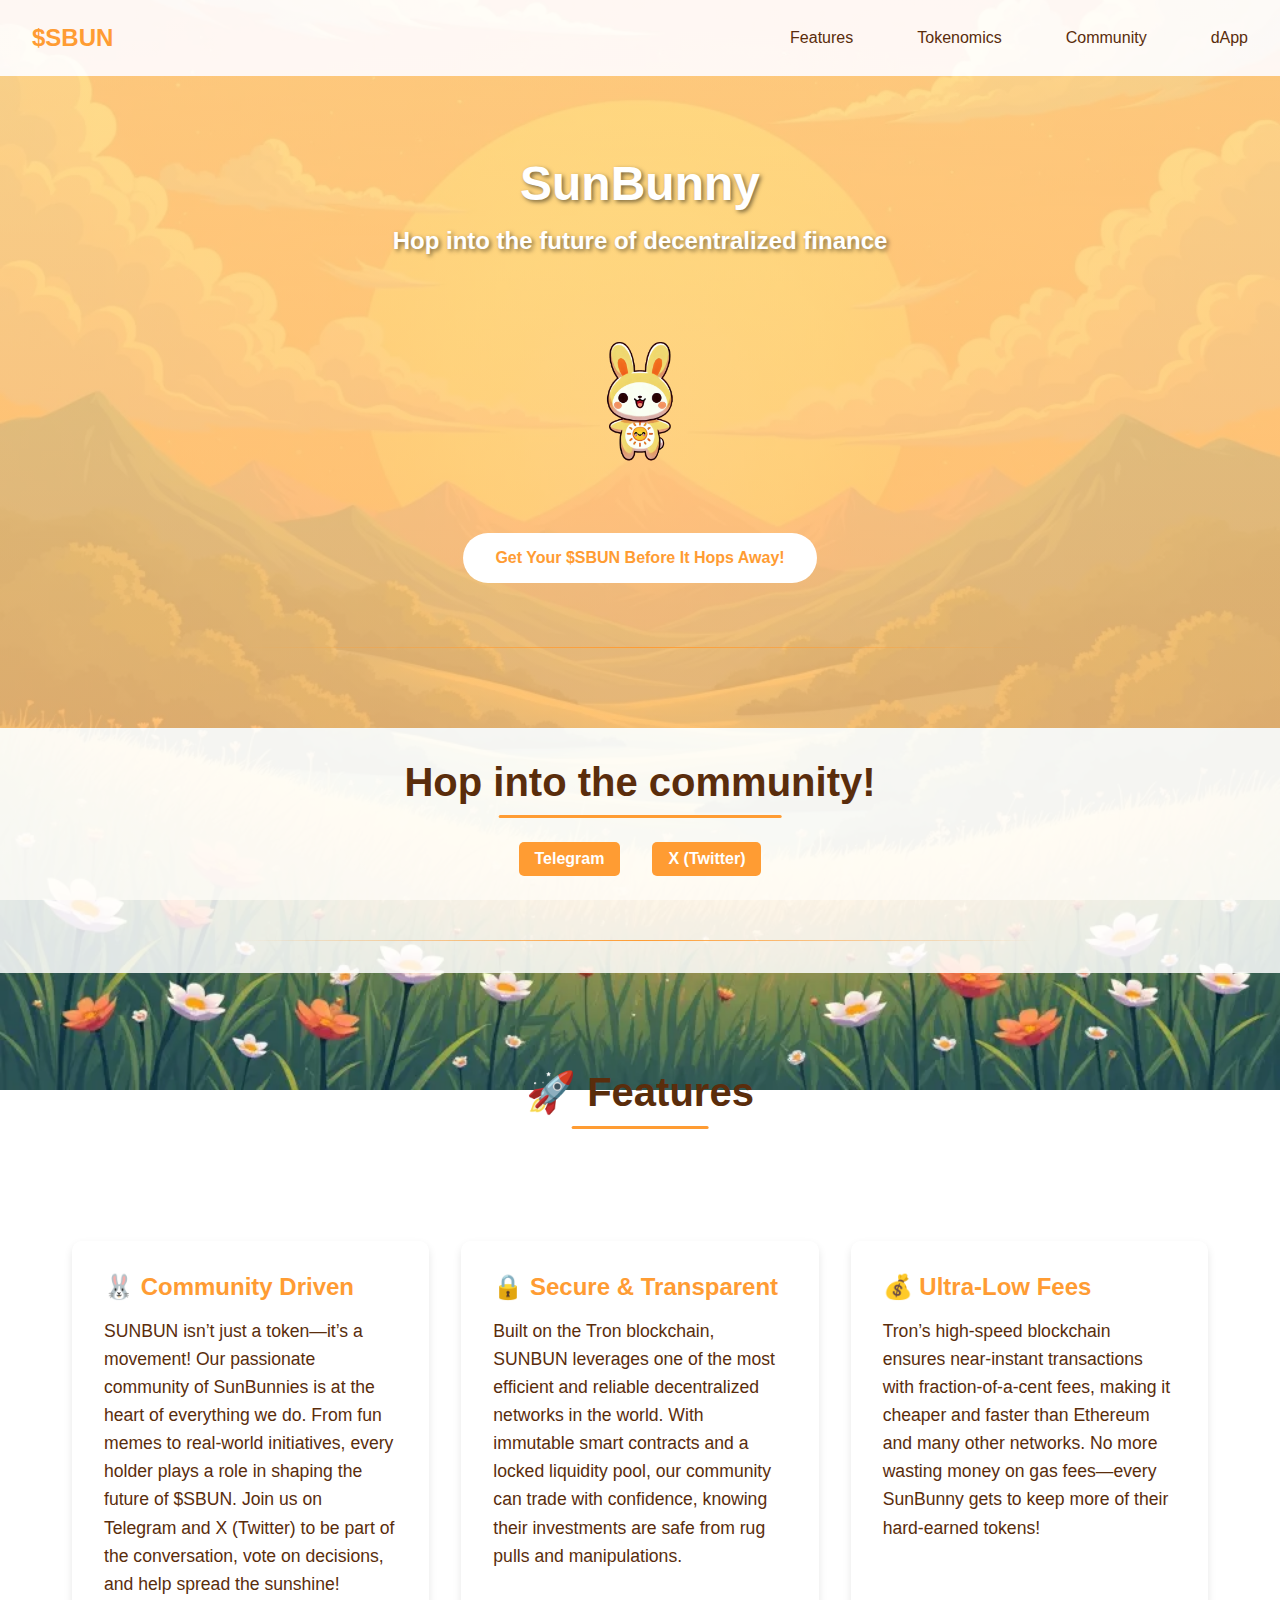
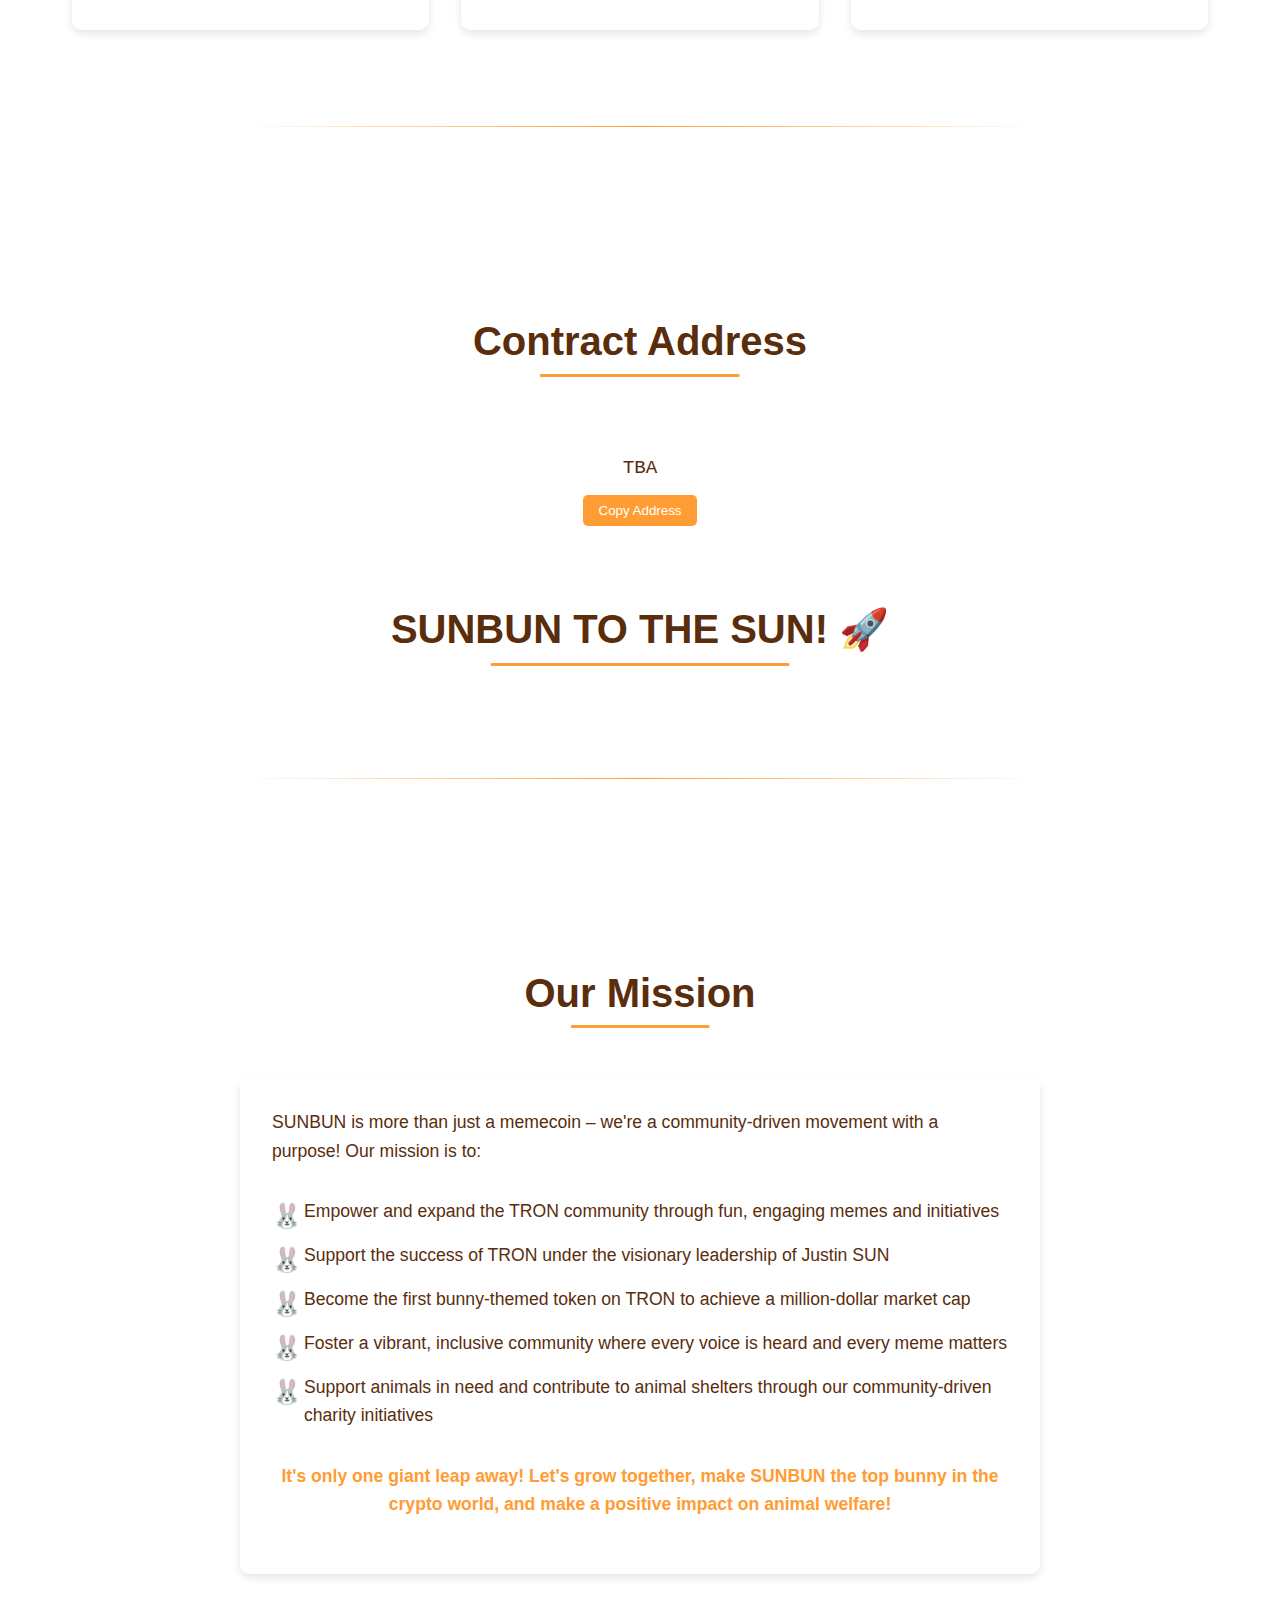
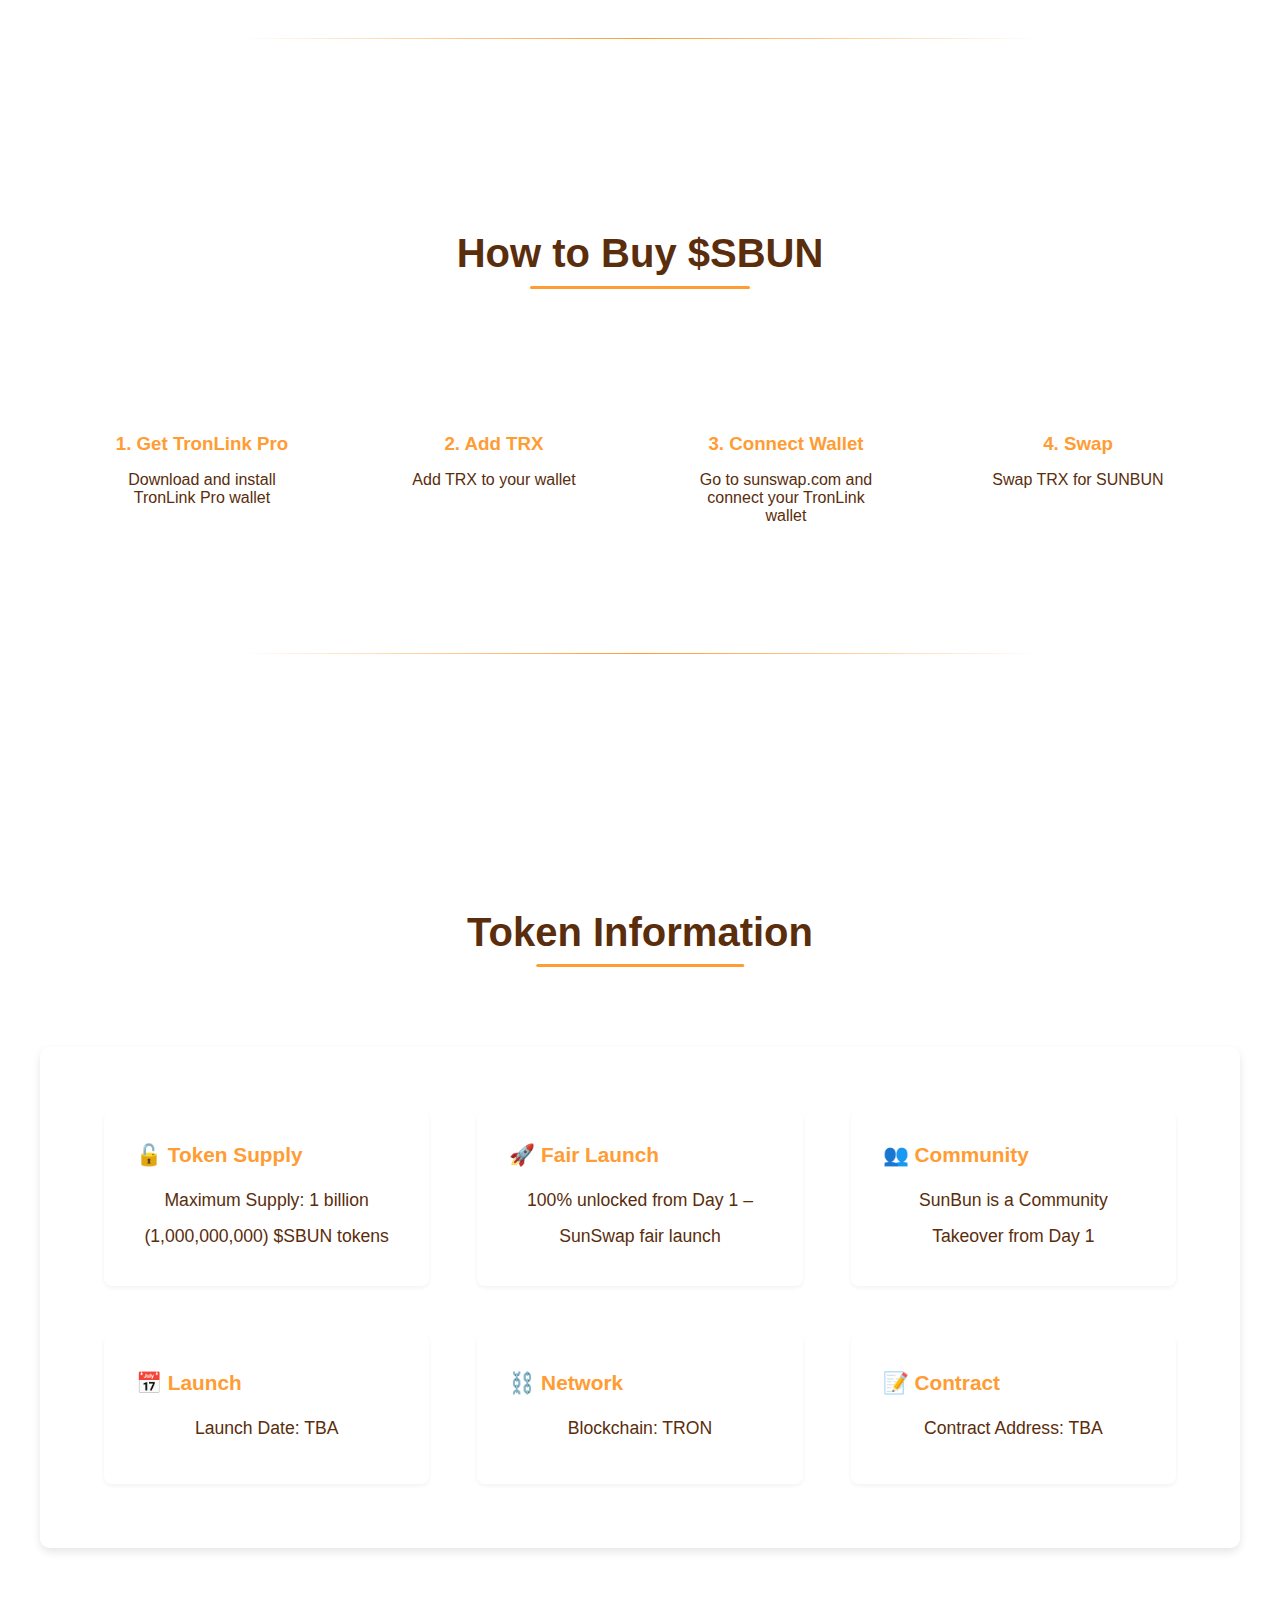
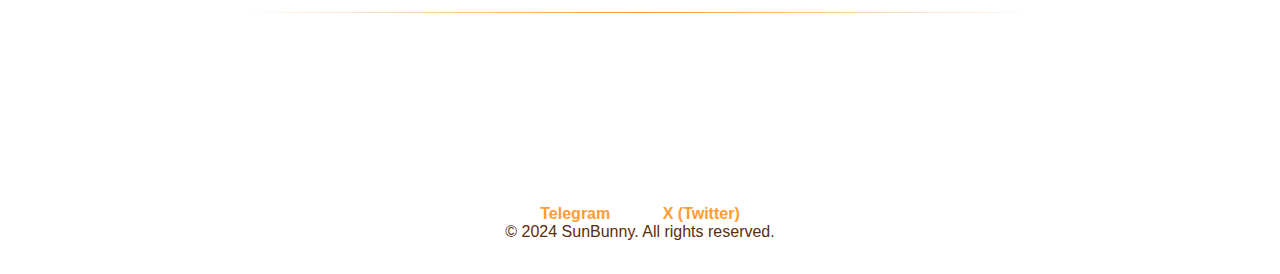
==== commit c357f4ad: "added dApp page" ====
--- a/index.html
+++ b/index.html
@@ -14,6 +14,7 @@
                 <a href="#features">Features</a>
                 <a href="#tokenomics">Tokenomics</a>
                 <a href="#social-links">Community</a>
+                <a href="dapp.html">dApp</a>
             </div>
             <div class="hamburger-menu">
                 <span></span>
--- a/style.css
+++ b/style.css
@@ -528,3 +528,58 @@
 .social-links-container a:hover {
     background-color: var(--accent);
 }
+
+/* dApp Section Styles */
+.dapp-section {
+    padding: 4rem 2rem;
+    min-height: 60vh;
+}
+
+.dapp-section .feature-card {
+    max-width: 600px;
+    margin: 2rem auto;
+    padding: 2rem;
+}
+
+#wallet-info {
+    text-align: center;
+    margin-bottom: 2rem;
+}
+
+#transfer-form {
+    display: flex;
+    flex-direction: column;
+    gap: 1rem;
+}
+
+#transfer-form input {
+    padding: 1rem;
+    border: 1px solid var(--secondary);
+    border-radius: 5px;
+    font-size: 1rem;
+    background: var(--white);
+}
+
+.status-text {
+    margin: 1rem 0;
+    font-size: 1.1rem;
+    color: var(--text);
+}
+
+/* Make dApp buttons match site theme */
+#connect-wallet, #transfer {
+    background: var(--secondary);
+    color: var(--white);
+    transition: all 0.2s ease-in-out;
+}
+
+#connect-wallet:hover, #transfer:hover {
+    background: var(--accent);
+    transform: translateY(-2px);
+}
+
+#connect-wallet:disabled, #transfer:disabled {
+    background: #ccc;
+    cursor: not-allowed;
+    transform: none;
+}
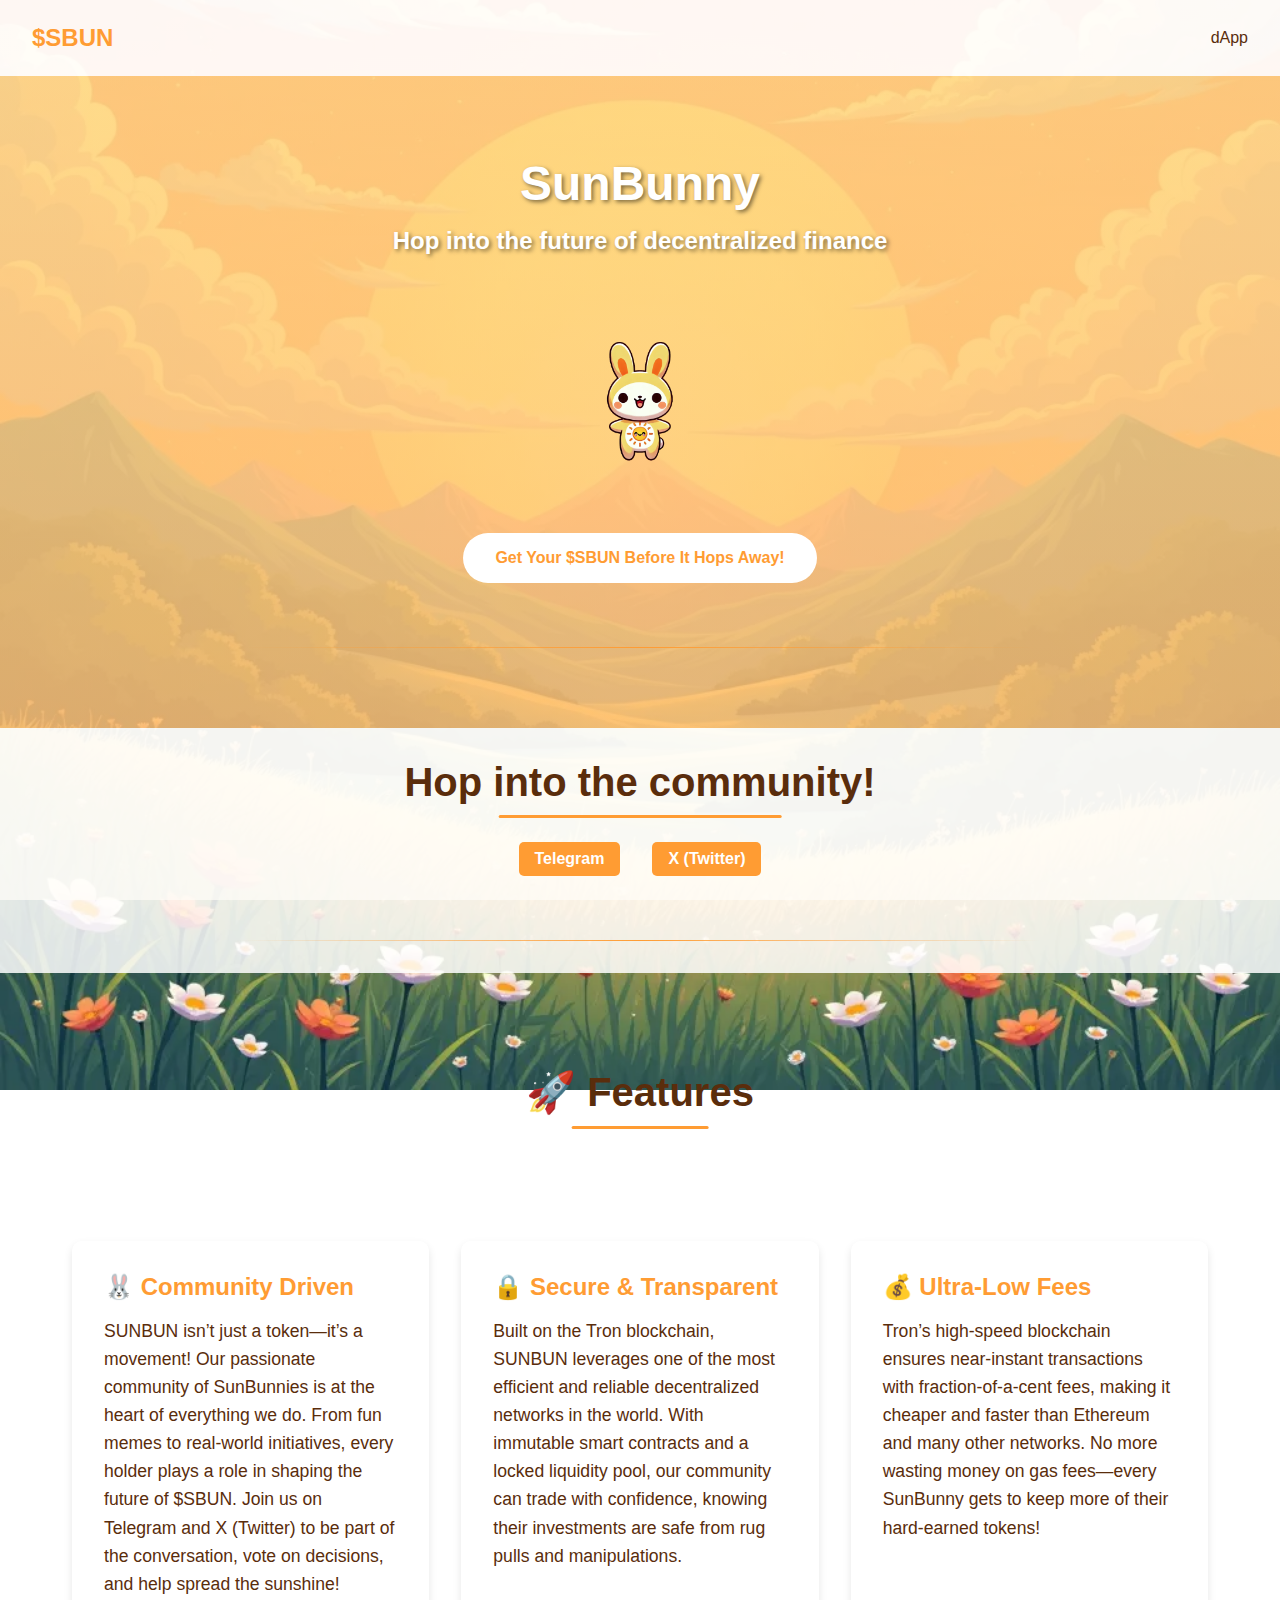
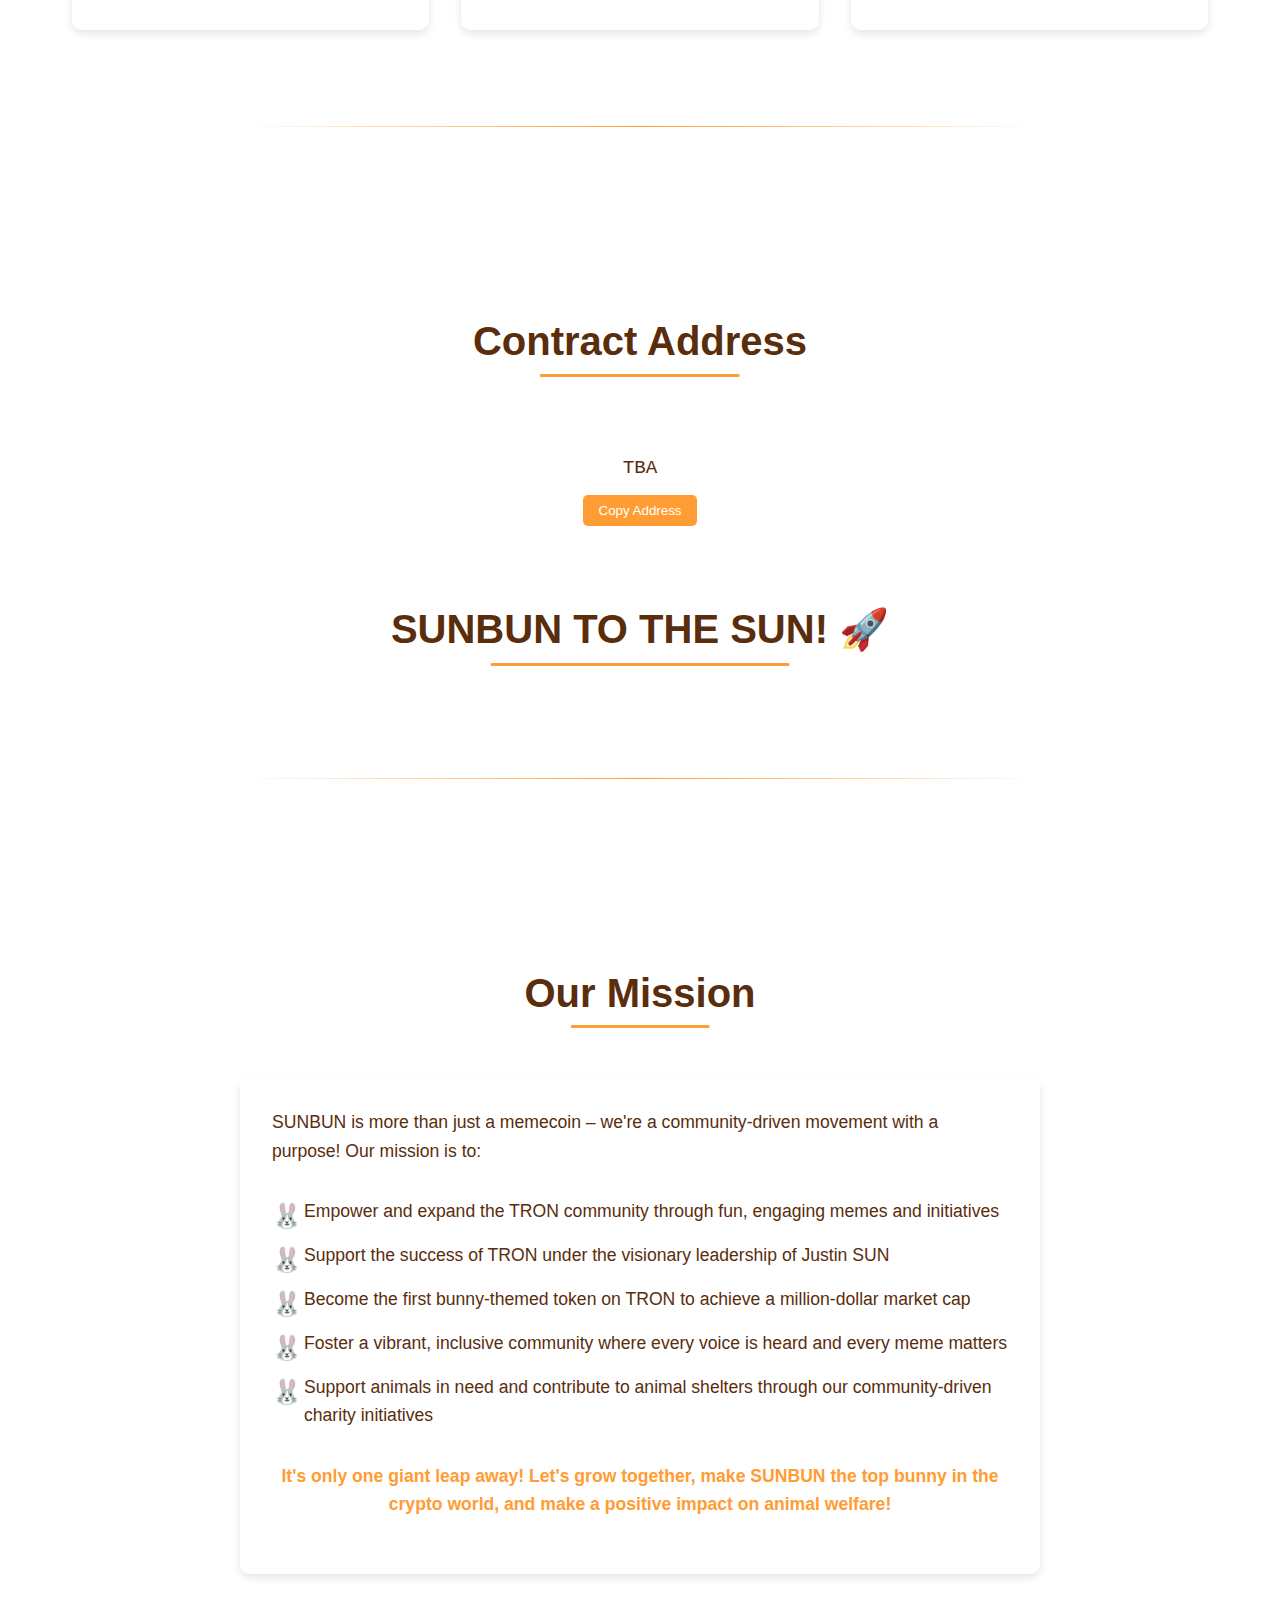
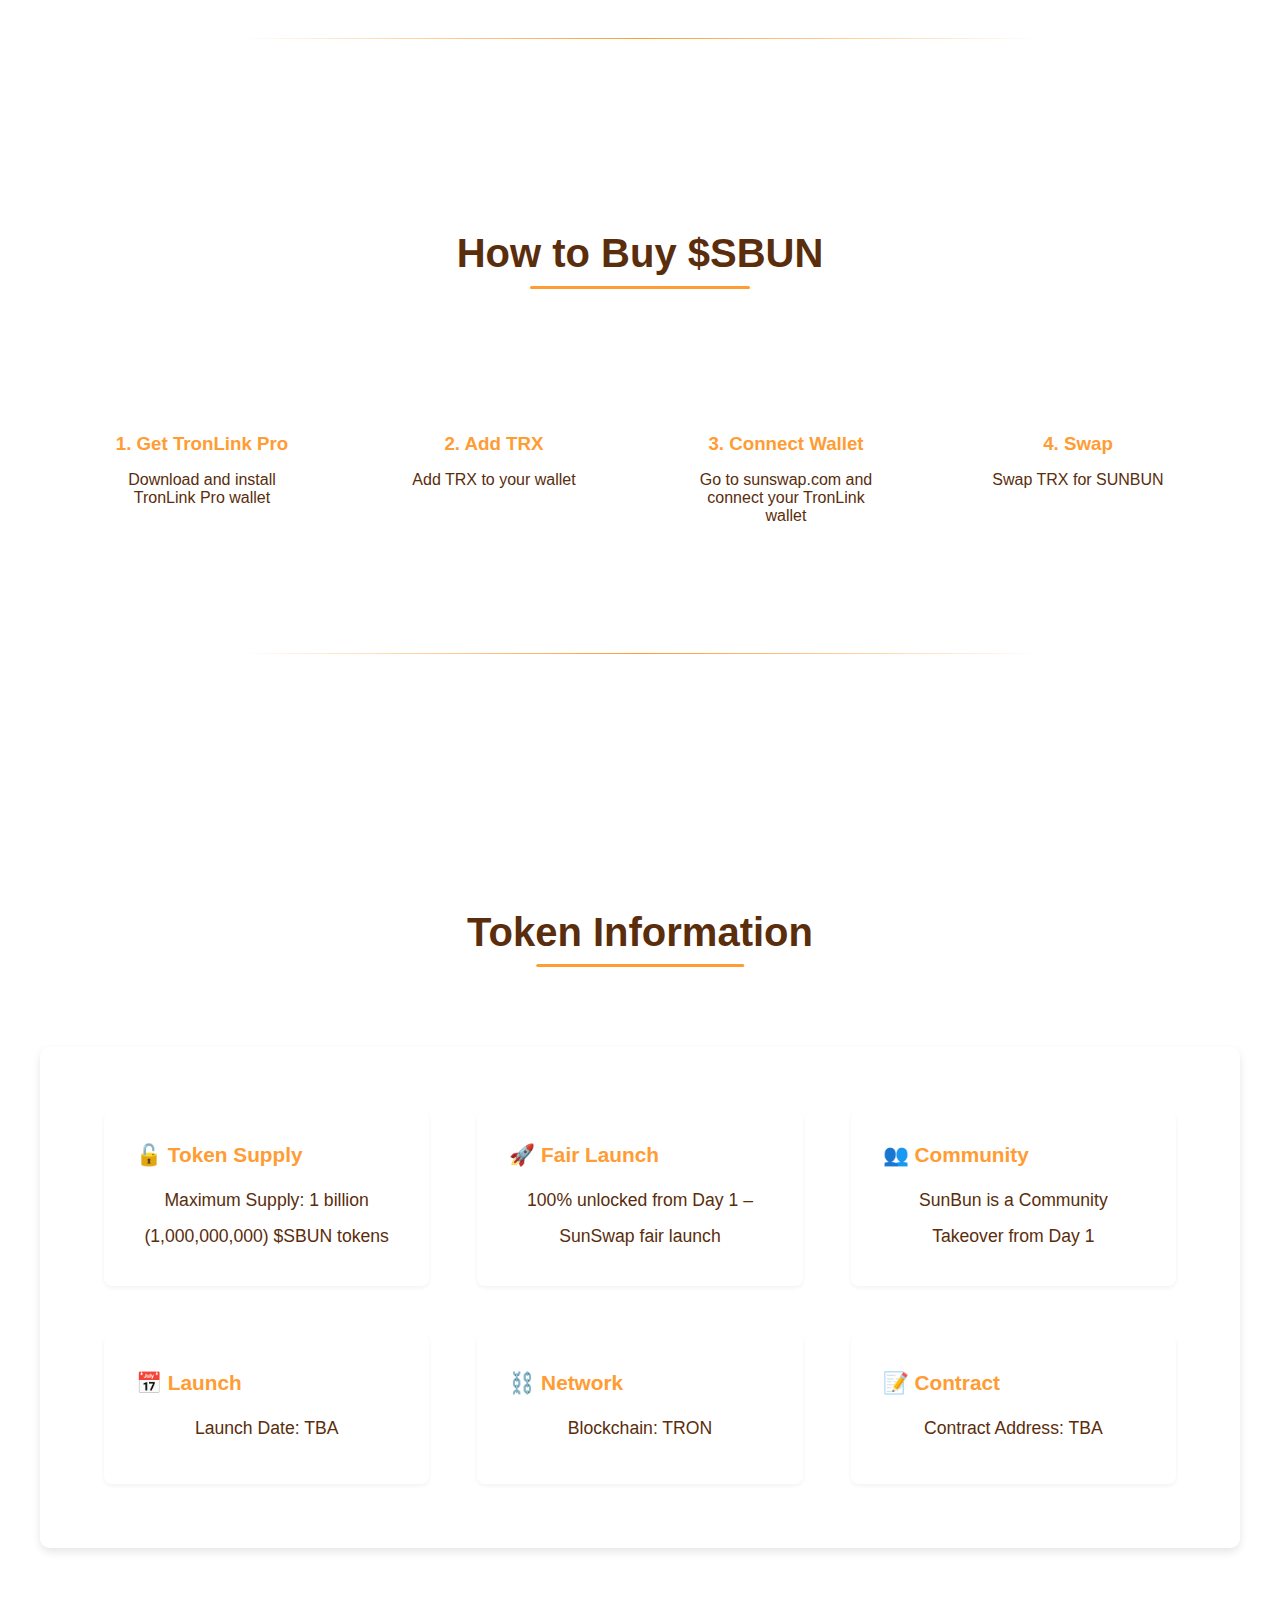
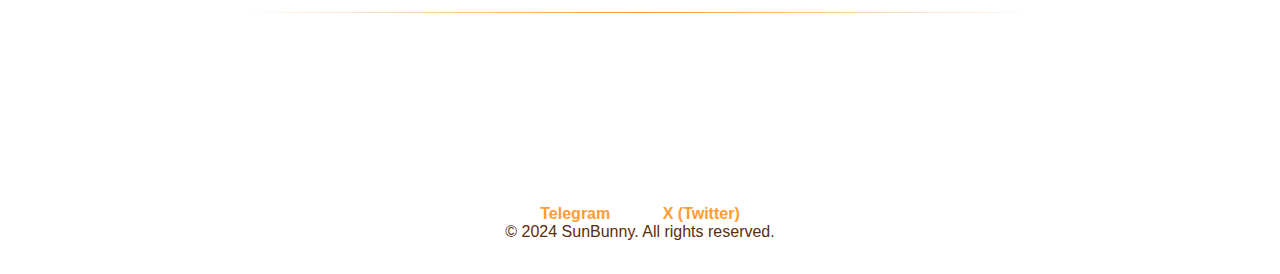
==== commit ac67b496: "updated the links at the top of the page and removed the hamburger menu for mobile" ====
--- a/index.html
+++ b/index.html
@@ -11,15 +11,7 @@
         <nav>
             <div class="logo">$SBUN</div>
             <div class="nav-links">
-                <a href="#features">Features</a>
-                <a href="#tokenomics">Tokenomics</a>
-                <a href="#social-links">Community</a>
                 <a href="dapp.html">dApp</a>
-            </div>
-            <div class="hamburger-menu">
-                <span></span>
-                <span></span>
-                <span></span>
             </div>
         </nav>
     </header>
@@ -148,14 +140,6 @@
             navigator.clipboard.writeText("YOUR_CONTRACT_ADDRESS_HERE");
             alert("Contract address copied to clipboard!");
         });
-
-        // Hamburger menu functionality
-        const hamburger = document.querySelector(".hamburger-menu");
-        const navLinks = document.querySelector(".nav-links");
-
-        hamburger.addEventListener("click", () => {
-            navLinks.classList.toggle("open");
-        });
     </script>
 </body>
 </html>
--- a/style.css
+++ b/style.css
@@ -148,6 +148,11 @@
     footer {
         padding: 1.5rem;
     }
+
+    .transaction-item {
+        grid-template-columns: 1fr;
+        text-align: center;
+    }
 }
 
 .hero {
@@ -583,3 +588,103 @@
     cursor: not-allowed;
     transform: none;
 }
+
+/* Transaction History Styles */
+#transaction-history {
+    margin-top: 2rem;
+    padding-top: 2rem;
+    border-top: 1px solid var(--secondary);
+}
+
+#transaction-history h3 {
+    color: var(--text);
+    margin-bottom: 1rem;
+}
+
+.transaction-filters {
+    display: flex;
+    gap: 1rem;
+    margin-bottom: 1rem;
+    justify-content: center;
+}
+
+.filter-btn {
+    background: var(--white);
+    color: var(--text);
+    border: 1px solid var(--secondary);
+    padding: 0.5rem 1rem;
+    border-radius: 5px;
+    cursor: pointer;
+    transition: all 0.2s ease;
+}
+
+.filter-btn.active {
+    background: var(--secondary);
+    color: var(--white);
+}
+
+.transactions-list {
+    max-height: 300px;
+    overflow-y: auto;
+    padding: 1rem;
+    background: var(--white);
+    border-radius: 5px;
+}
+
+.transaction-item {
+    display: grid;
+    grid-template-columns: auto 1fr auto;
+    gap: 1rem;
+    padding: 1rem;
+    border-bottom: 1px solid rgba(0,0,0,0.1);
+    align-items: center;
+}
+
+.transaction-item:last-child {
+    border-bottom: none;
+}
+
+.transaction-type {
+    font-weight: bold;
+}
+
+.transaction-type.sent {
+    color: #ff4444;
+}
+
+.transaction-type.received {
+    color: #00C851;
+}
+
+.transaction-details {
+    font-size: 0.9rem;
+    color: var(--text);
+}
+
+.transaction-amount {
+    font-weight: bold;
+}
+
+.transaction-date {
+    color: #666;
+    font-size: 0.8rem;
+}
+
+.network-indicator {
+    background: var(--secondary);
+    color: var(--white);
+    padding: 0.5rem 1rem;
+    border-radius: 5px;
+    display: inline-block;
+    margin-bottom: 1rem;
+}
+
+/* For testnet */
+.network-indicator.testnet {
+    background: #ff9800;
+}
+
+/* For mainnet */
+.network-indicator.mainnet {
+    background: #4caf50;
+}
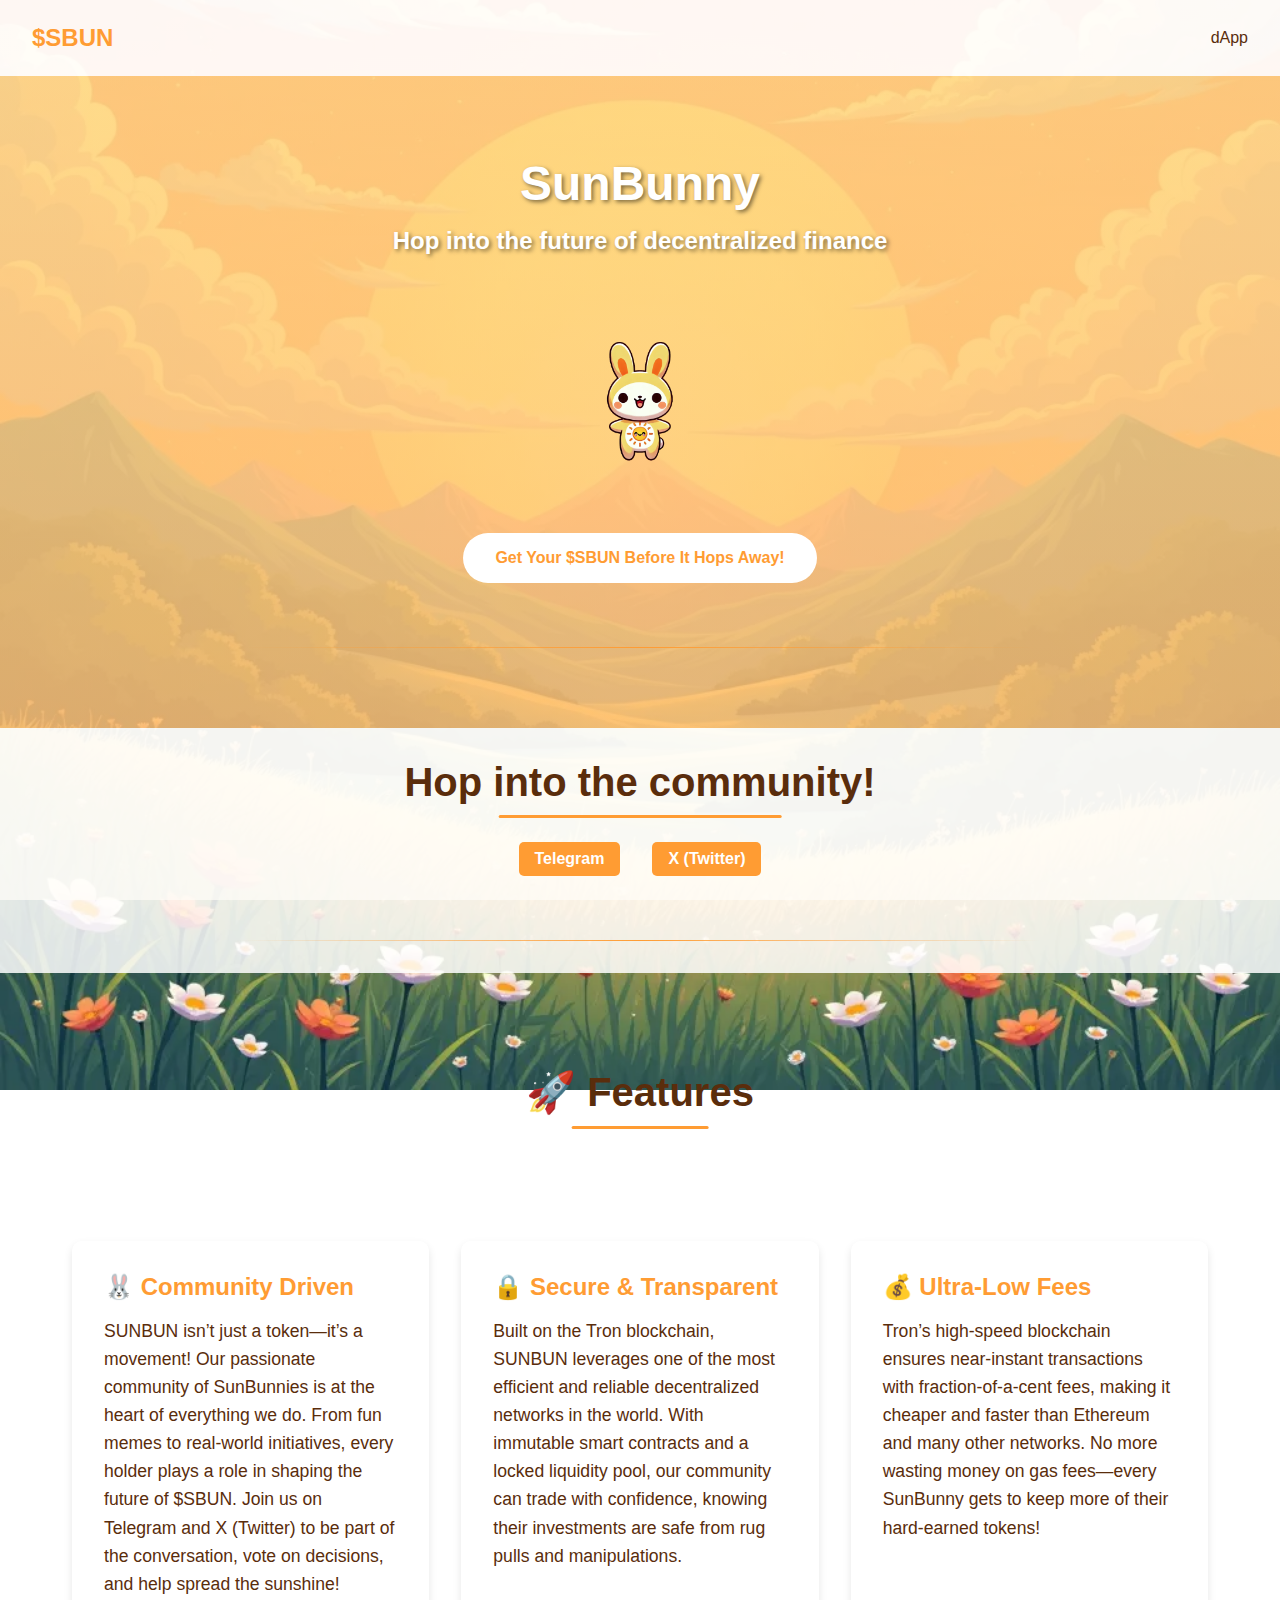
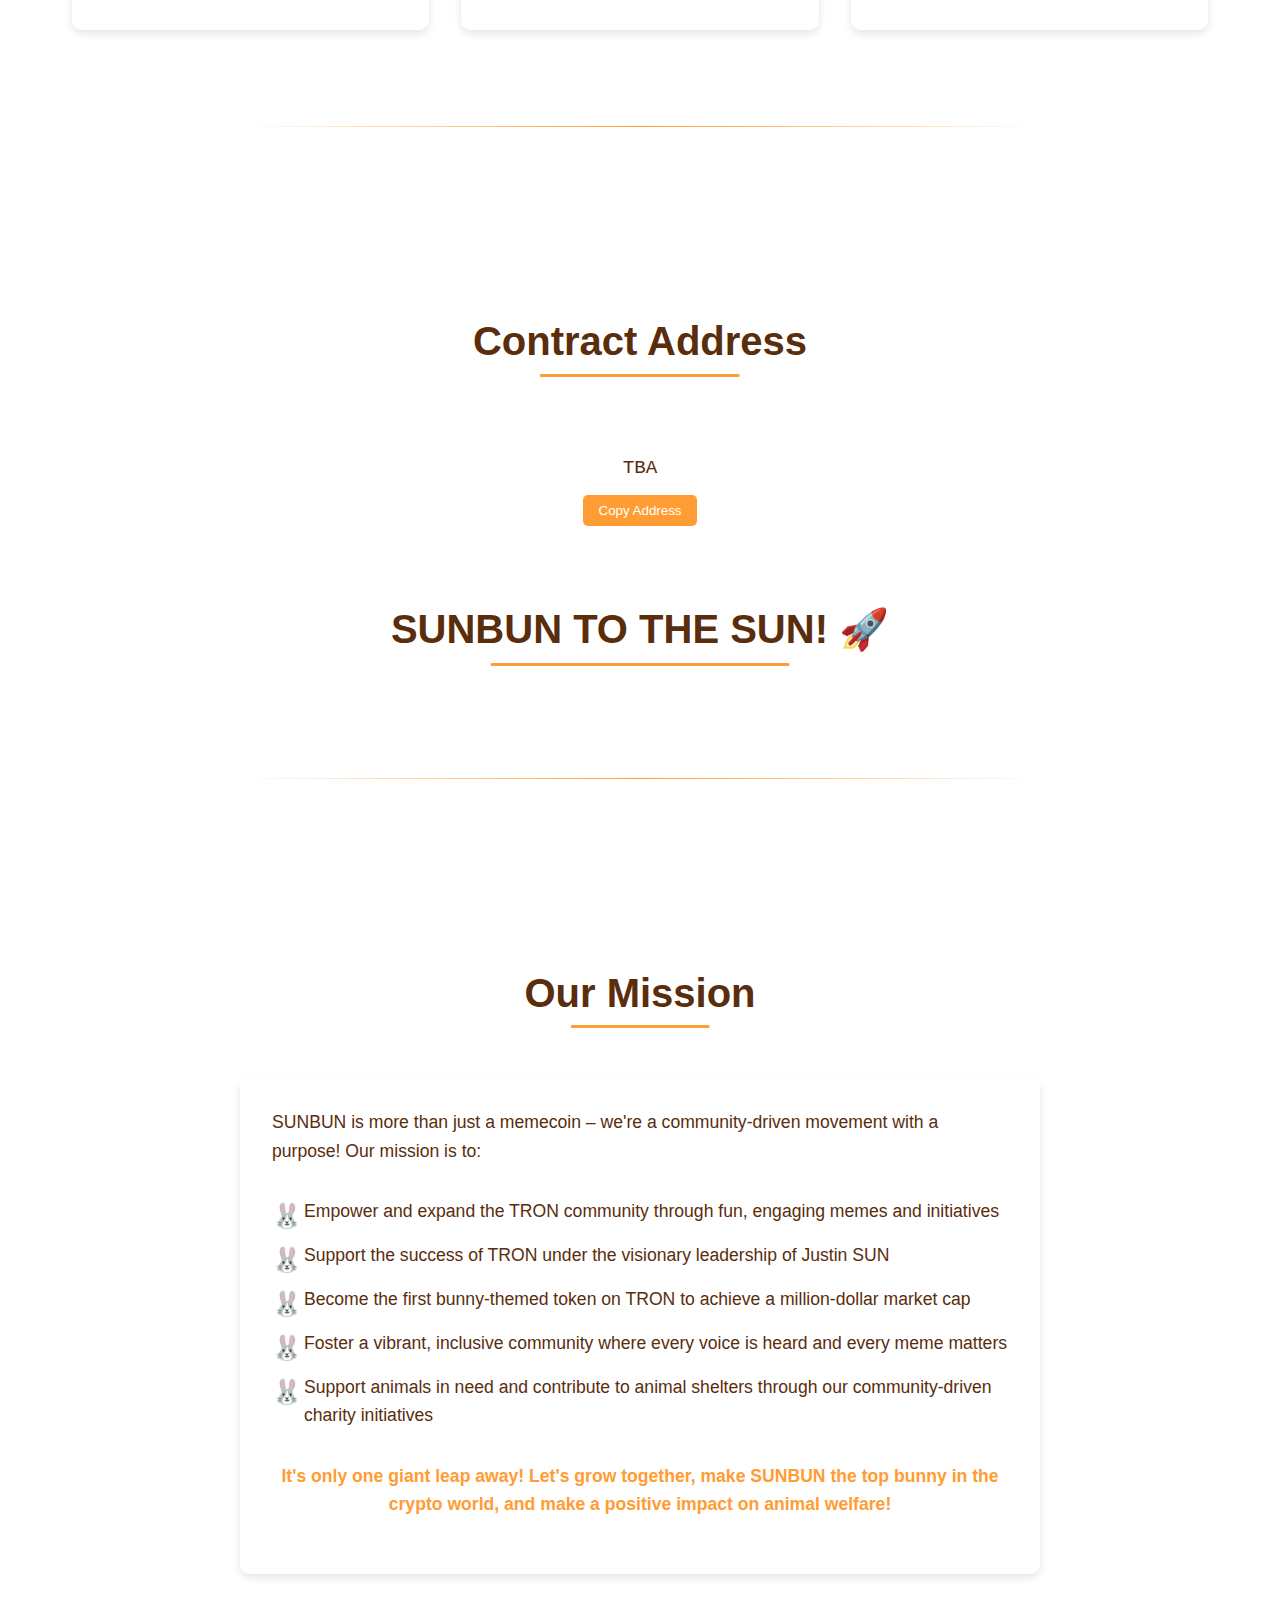
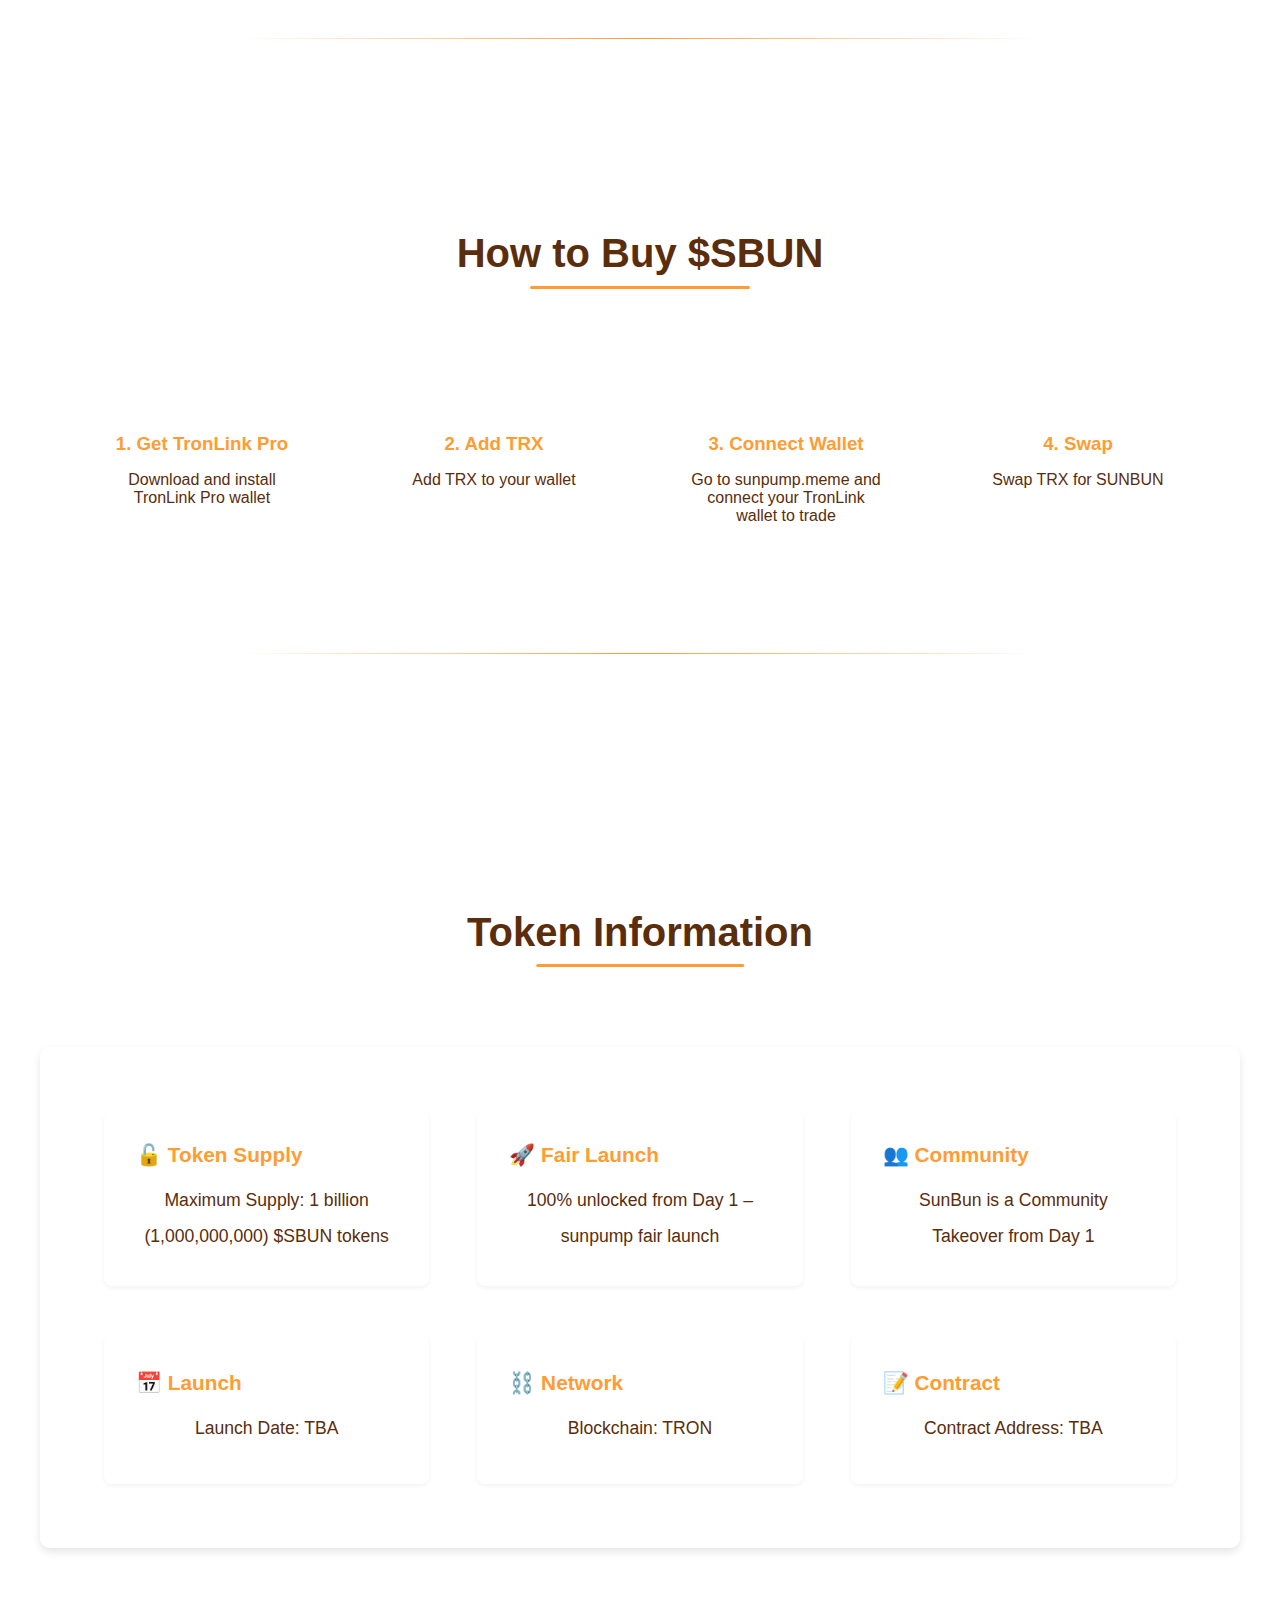
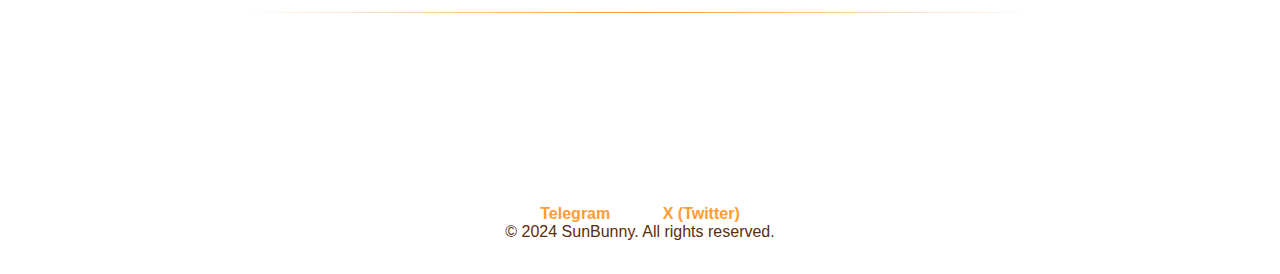
==== commit ebb49d7c: "changed details from sunswap to sunpump" ====
--- a/index.html
+++ b/index.html
@@ -88,7 +88,7 @@
             </div>
             <div class="step">
                 <h3>3. Connect Wallet</h3>
-                <p>Go to sunswap.com and connect your TronLink wallet</p>
+                <p>Go to sunpump.meme and connect your TronLink wallet to trade</p>
             </div>
             <div class="step">
                 <h3>4. Swap</h3>
@@ -106,7 +106,7 @@
             </div>
             <div class="tokenomics-card">
                 <h3>🚀 Fair Launch</h3>
-                <p>100% unlocked from Day 1 – SunSwap fair launch</p>
+                <p>100% unlocked from Day 1 – sunpump fair launch</p>
             </div>
             <div class="tokenomics-card">
                 <h3>👥 Community</h3>
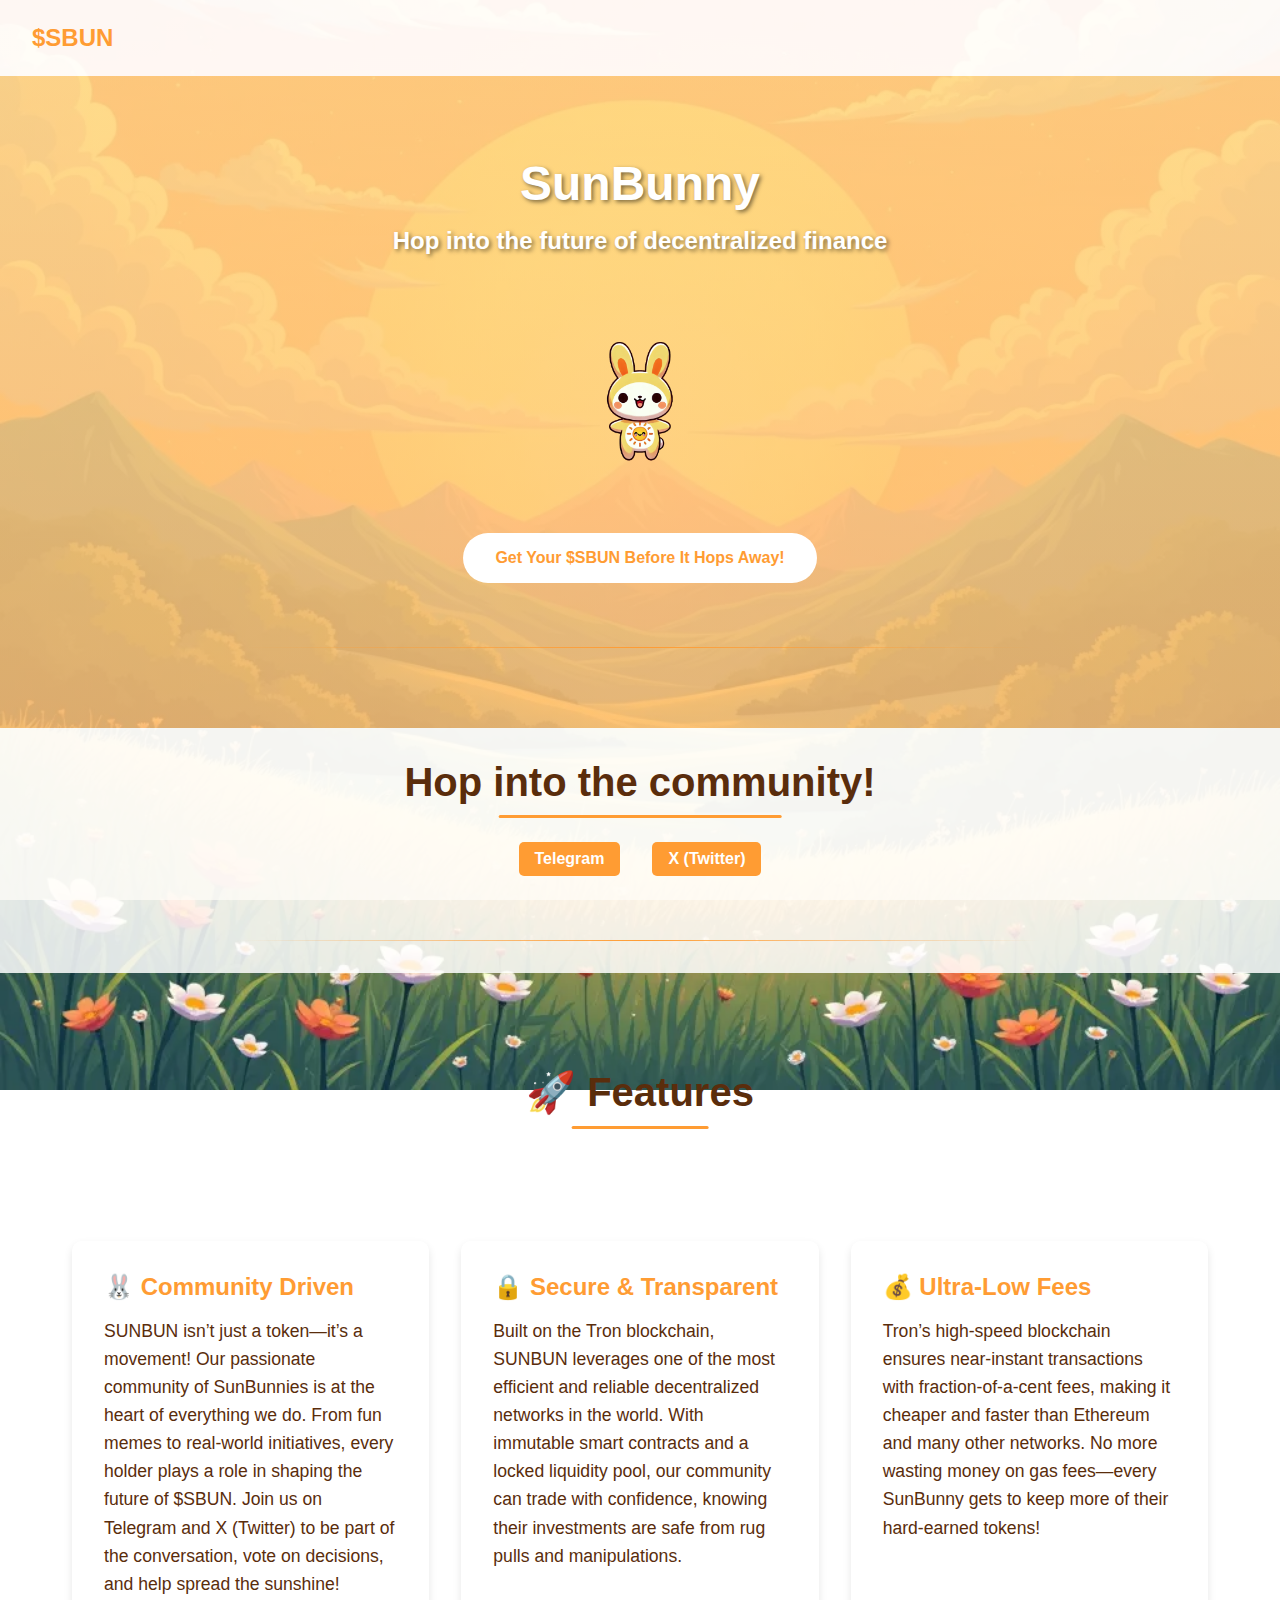
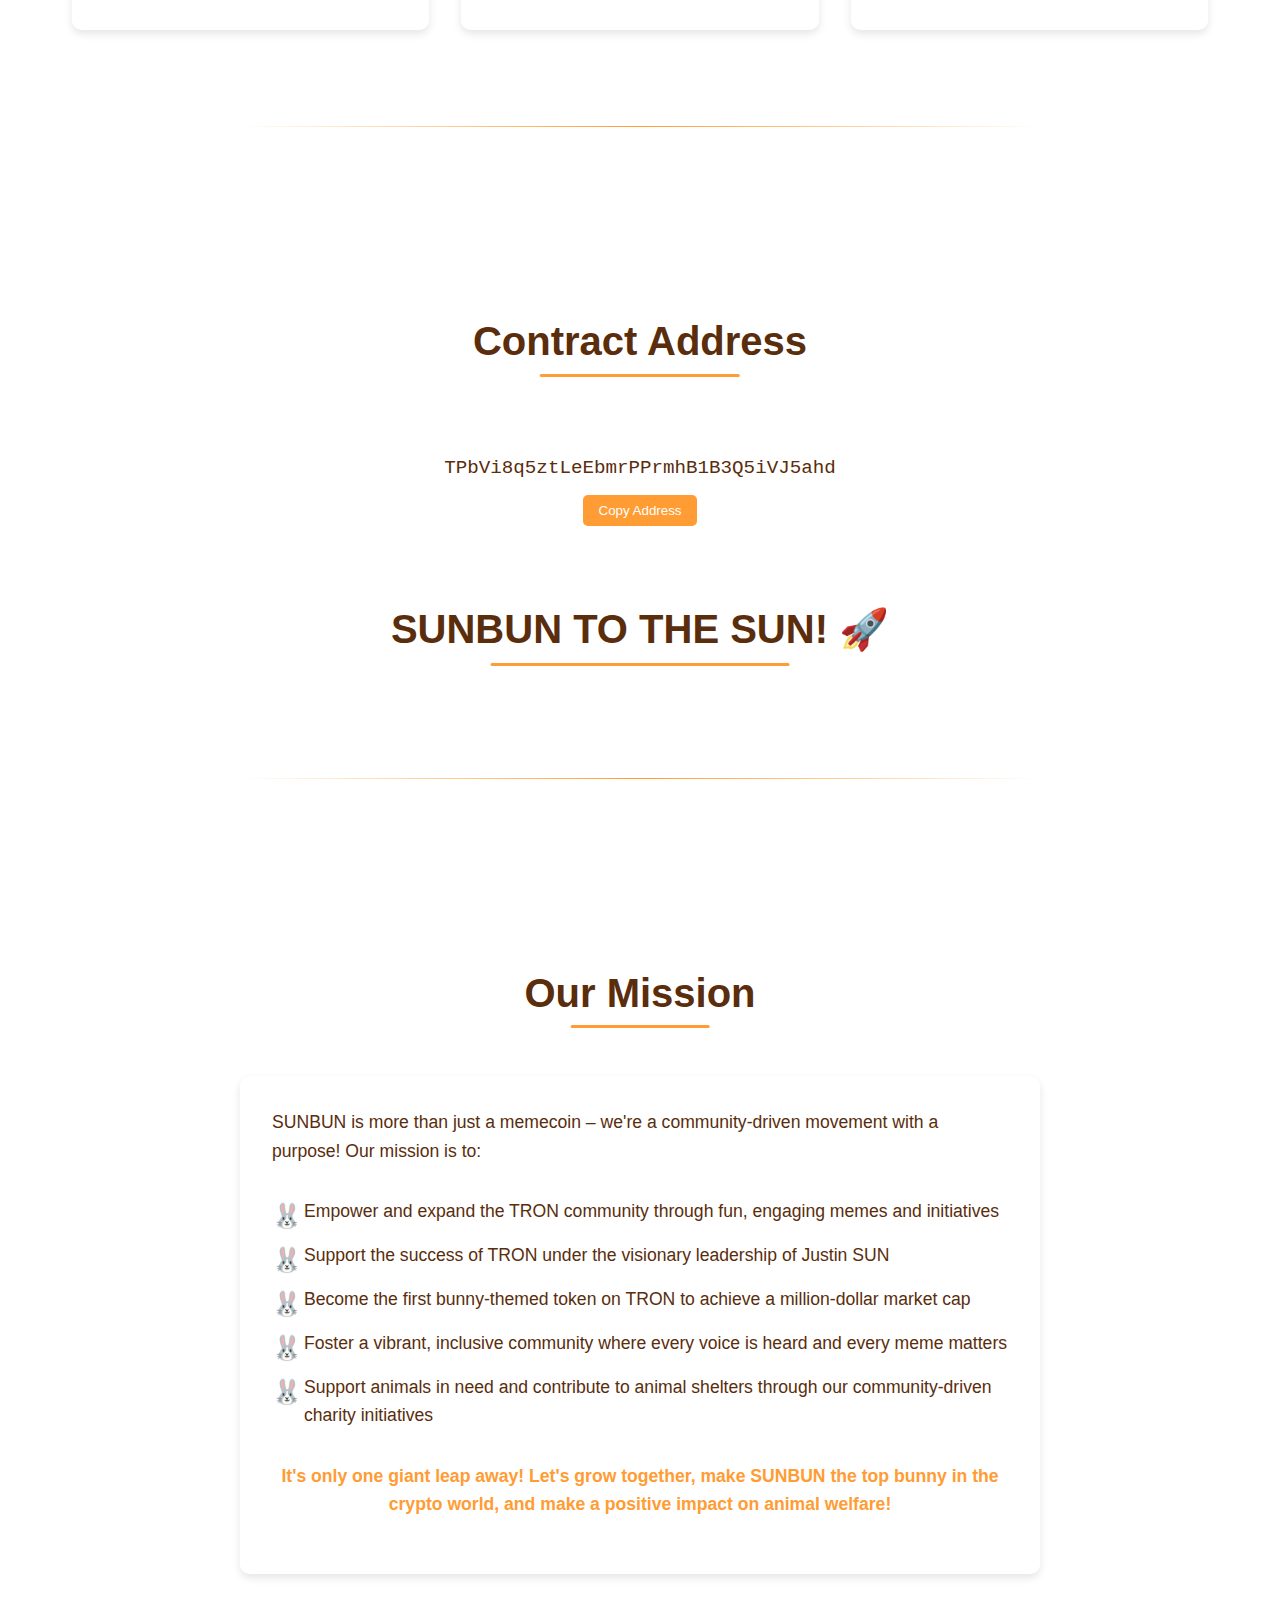
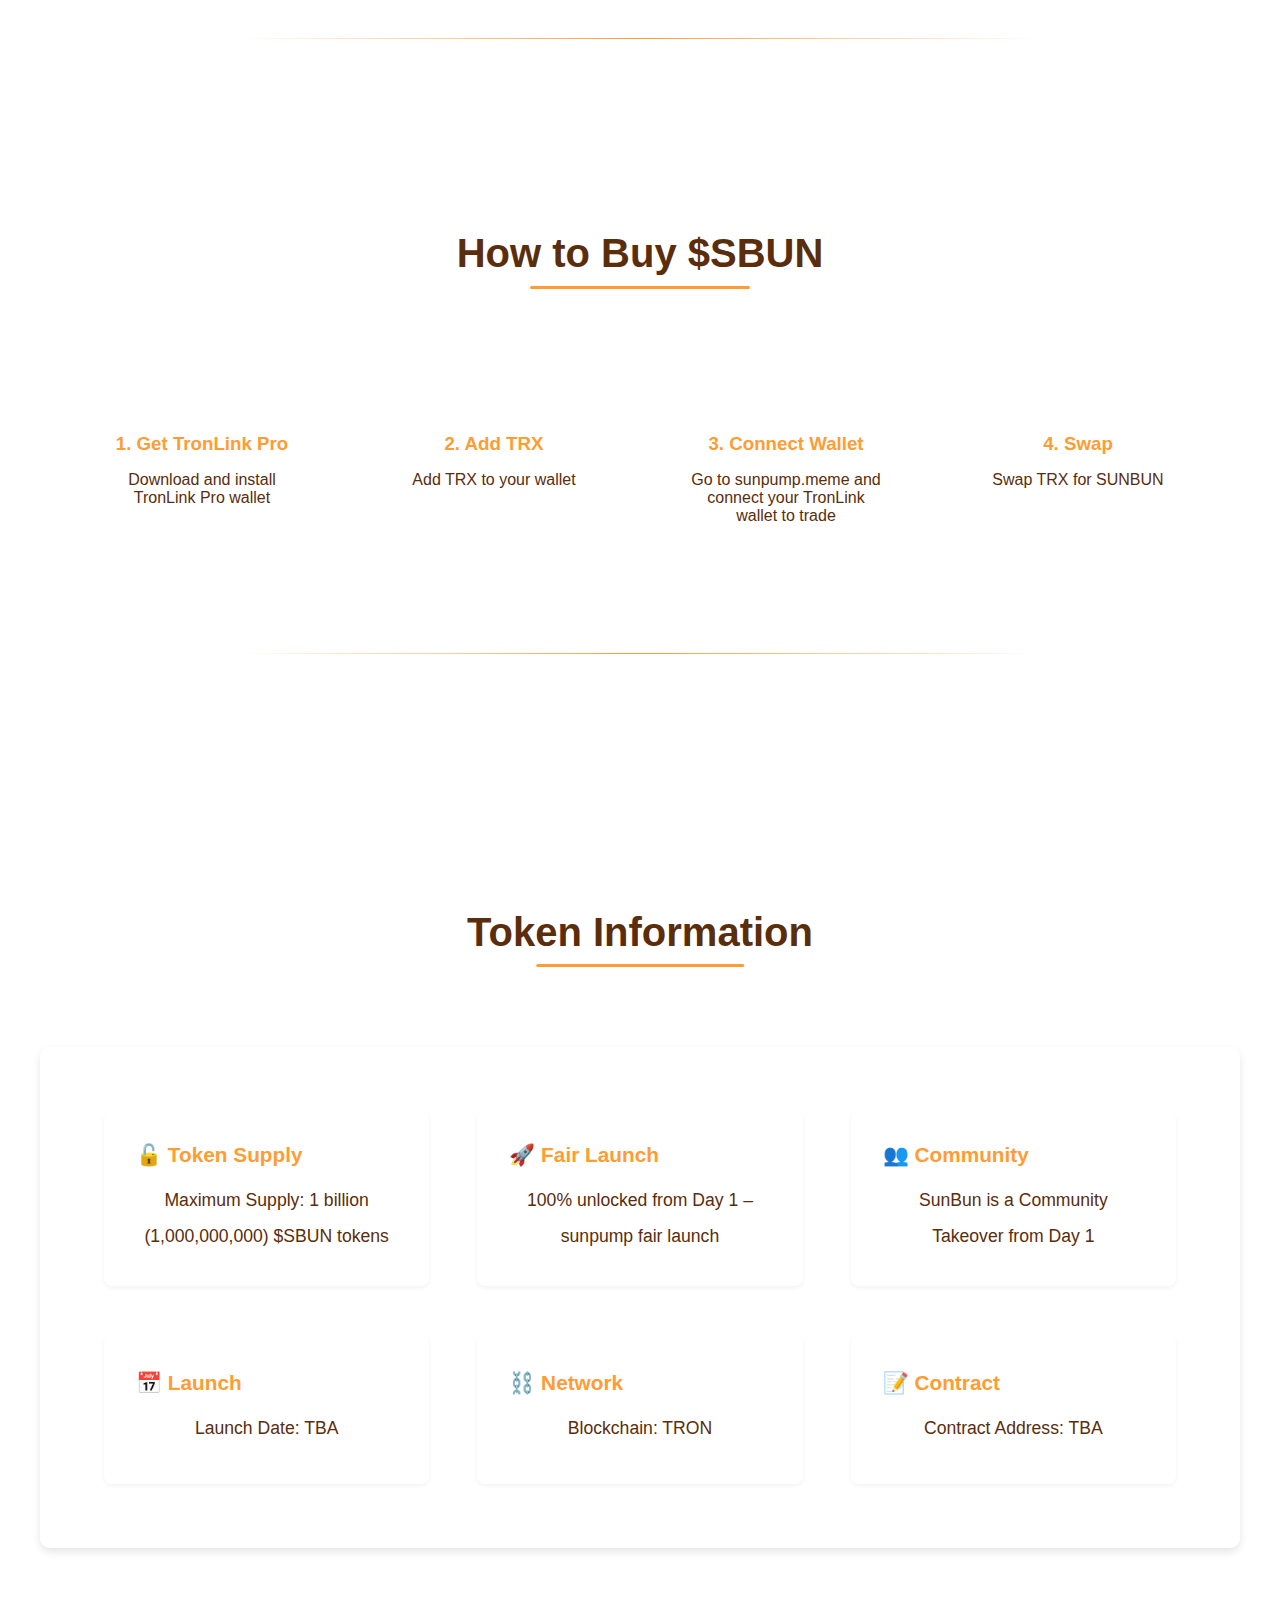
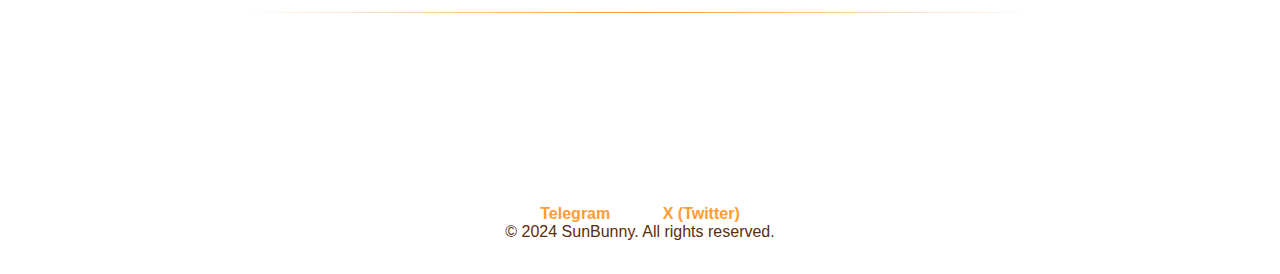
==== commit 11bcd6b5: "added contract address" ====
--- a/index.html
+++ b/index.html
@@ -11,7 +11,6 @@
         <nav>
             <div class="logo">$SBUN</div>
             <div class="nav-links">
-                <a href="dapp.html">dApp</a>
             </div>
         </nav>
     </header>
@@ -52,7 +51,7 @@
     <section id="contract">
         <h2>Contract Address</h2>
         <div class="contract-container">
-            <p class="contract-address">TBA</p>
+            <p class="contract-address">TPbVi8q5ztLeEbmrPPrmhB1B3Q5iVJ5ahd</p>
             <button class="copy-button">Copy Address</button>
         </div>
         <div class="slogan">
@@ -137,7 +136,7 @@
 
     <script>
         document.querySelector(".copy-button").addEventListener("click", function() {
-            navigator.clipboard.writeText("YOUR_CONTRACT_ADDRESS_HERE");
+            navigator.clipboard.writeText("TPbVi8q5ztLeEbmrPPrmhB1B3Q5iVJ5ahd");
             alert("Contract address copied to clipboard!");
         });
     </script>
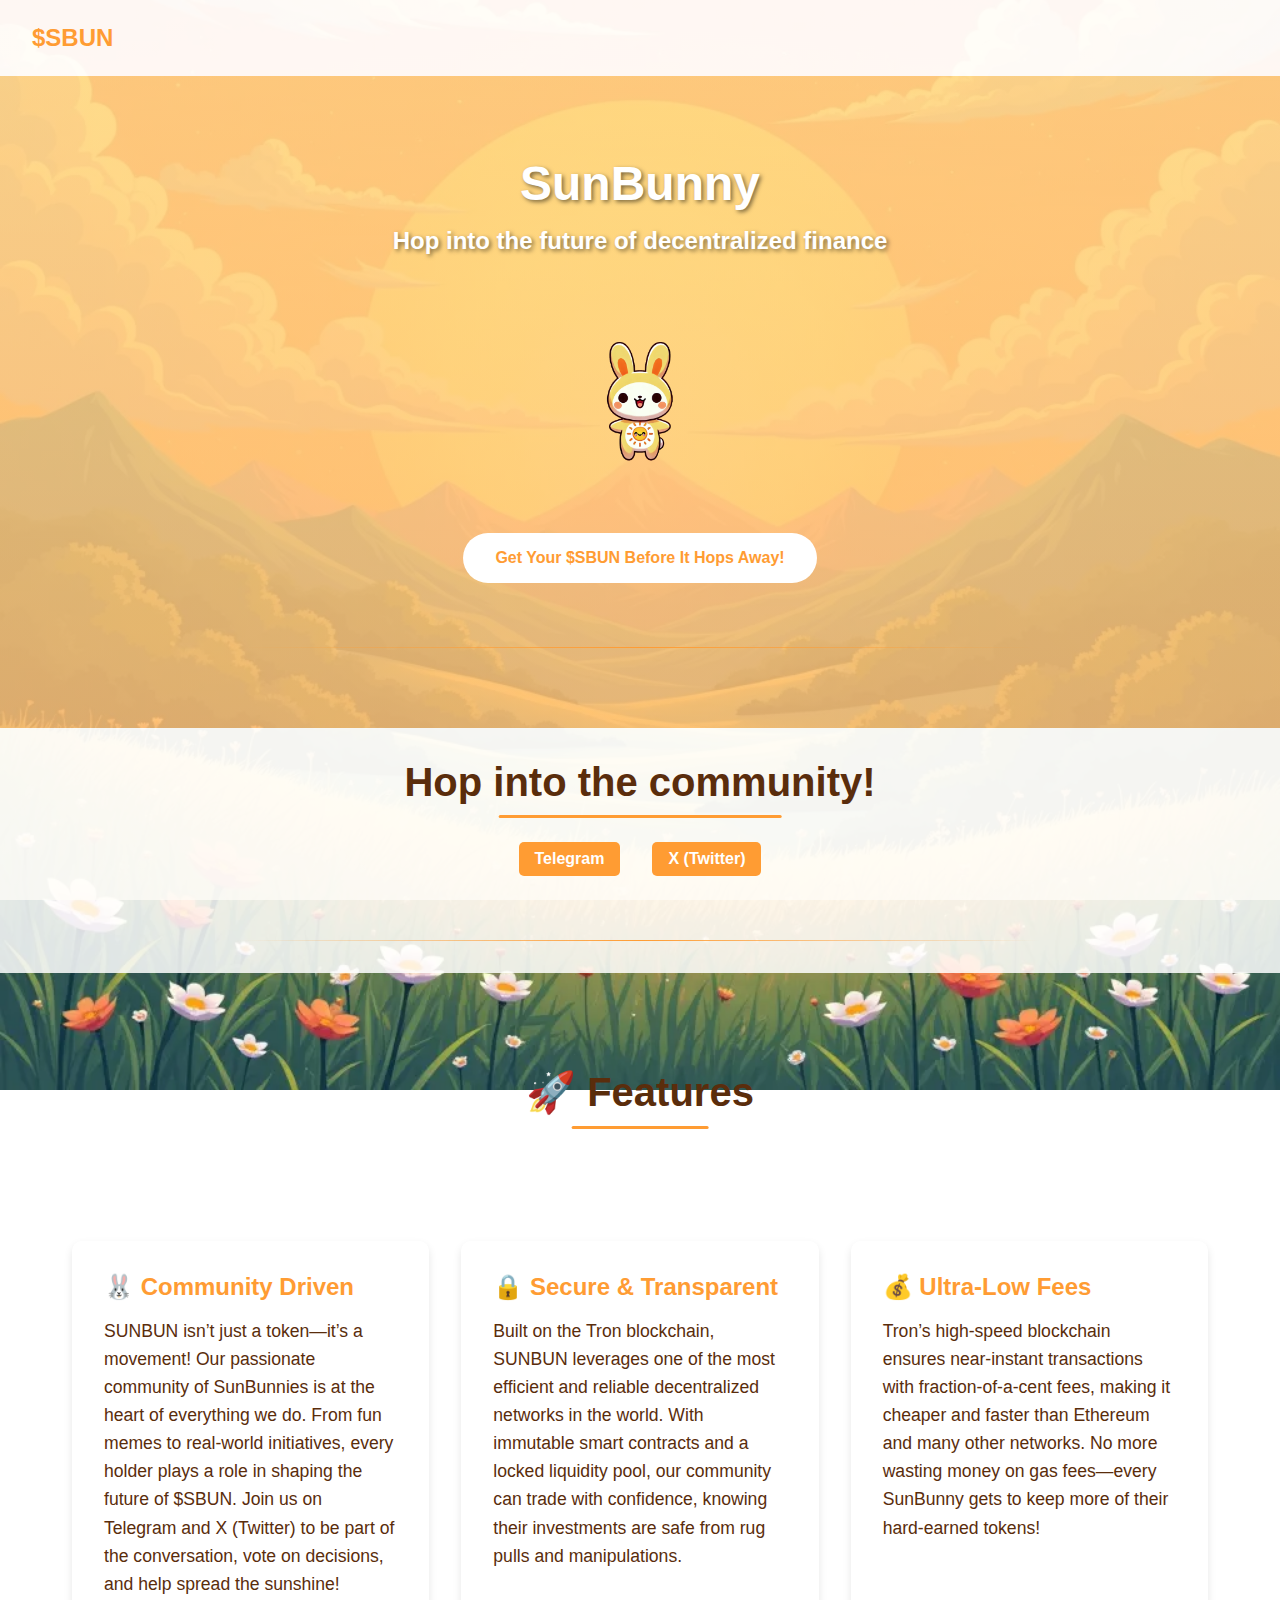
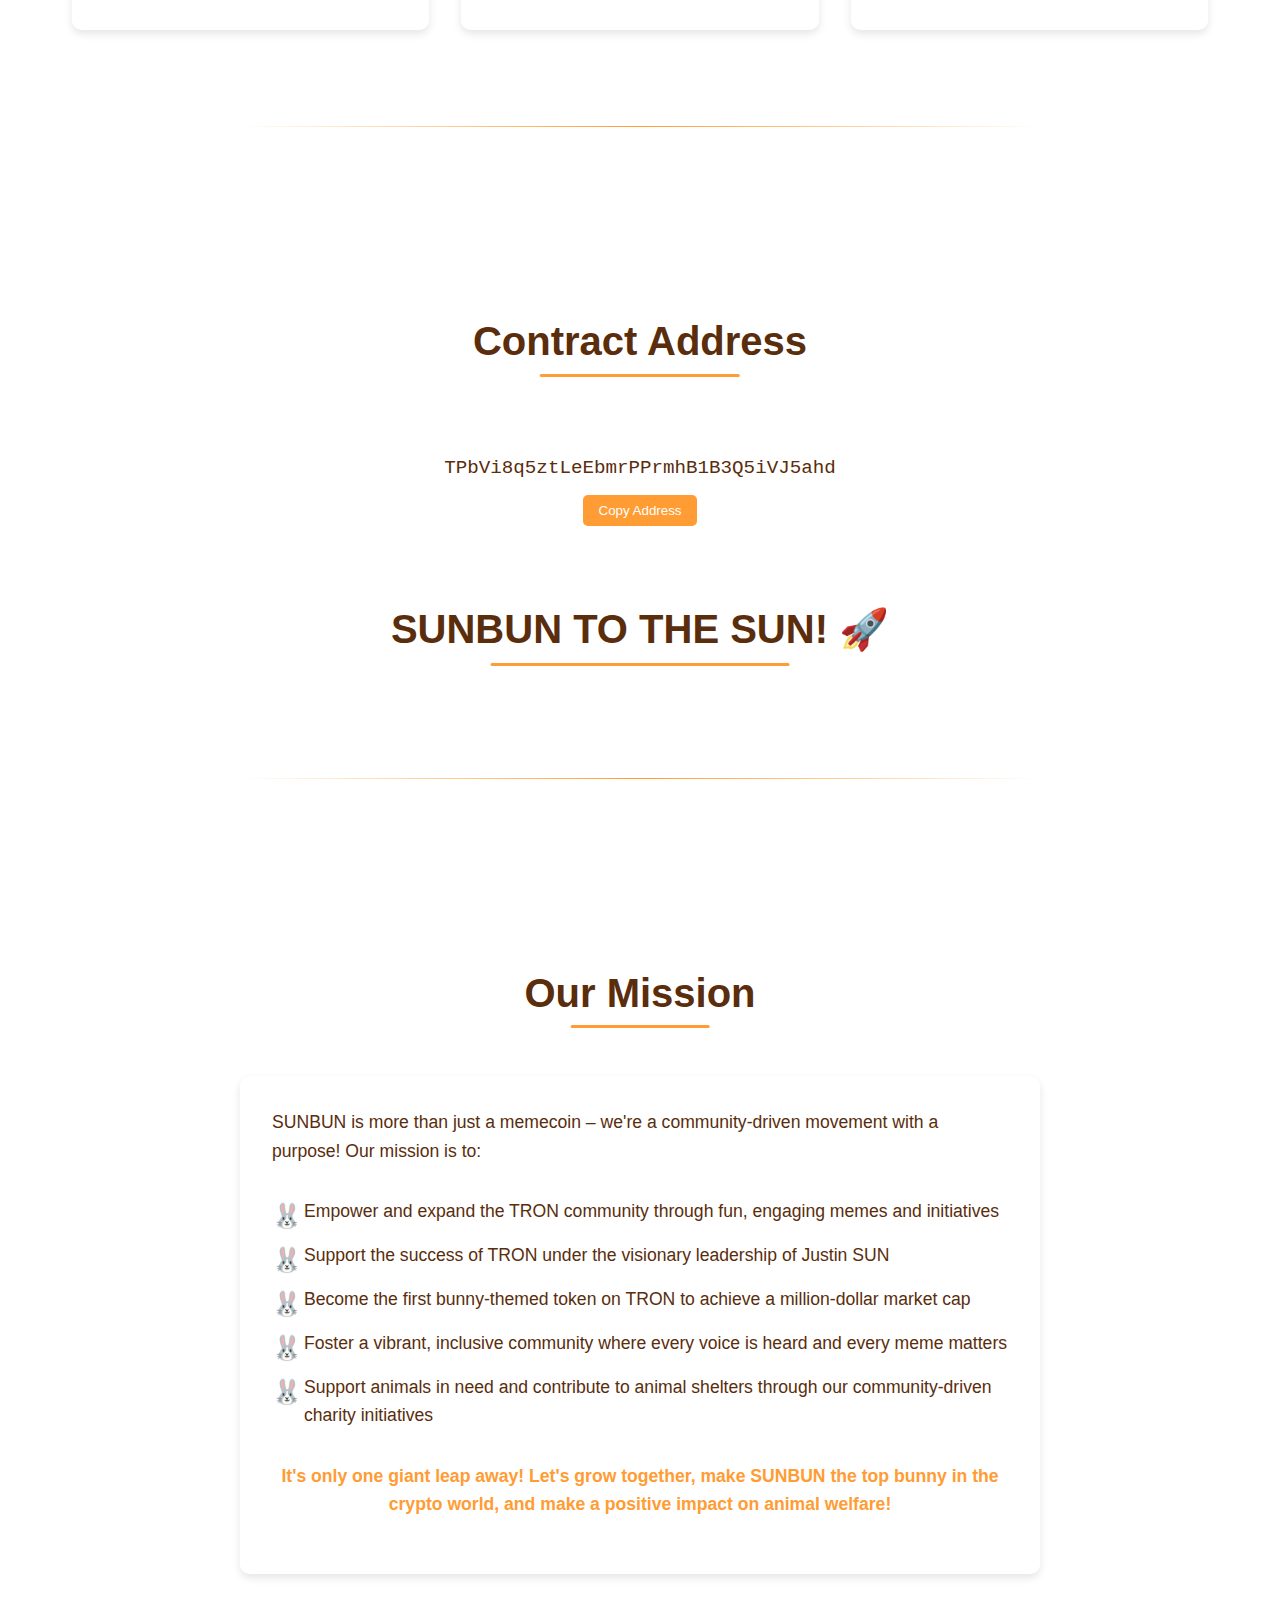
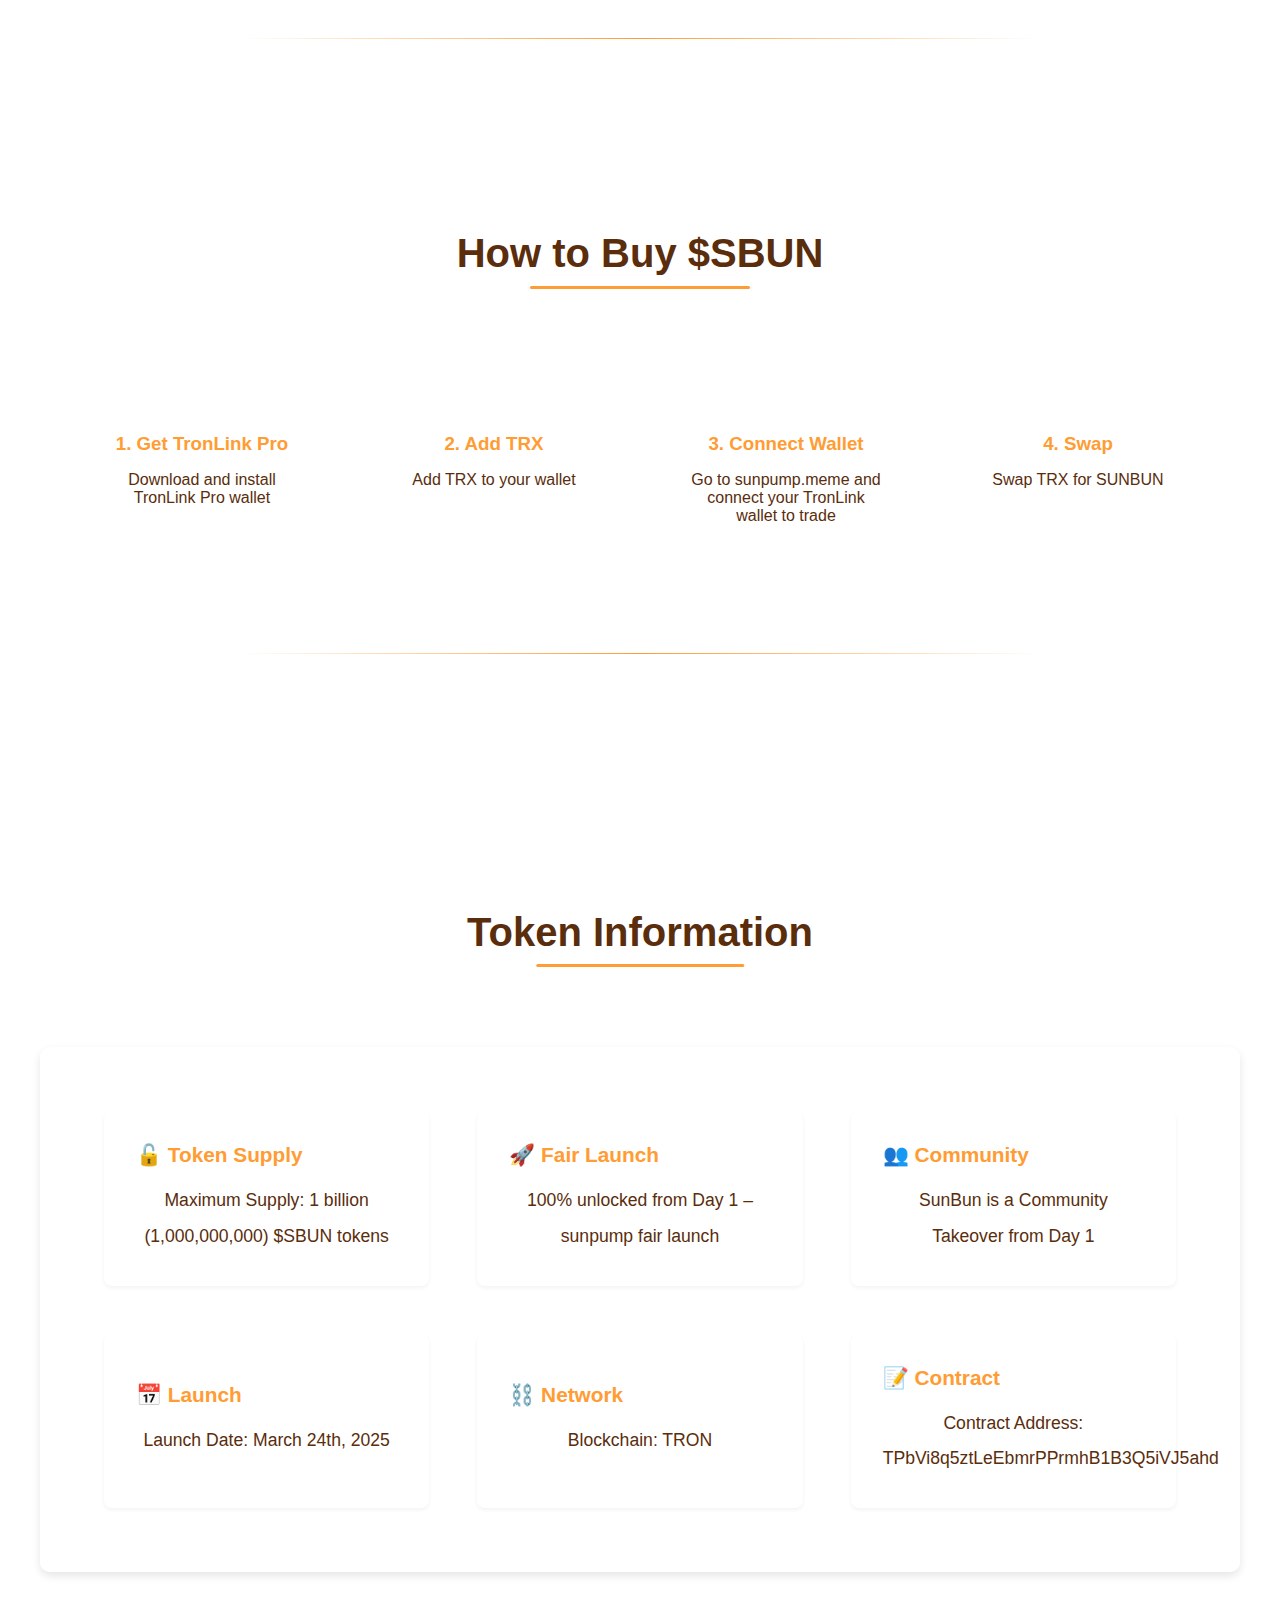
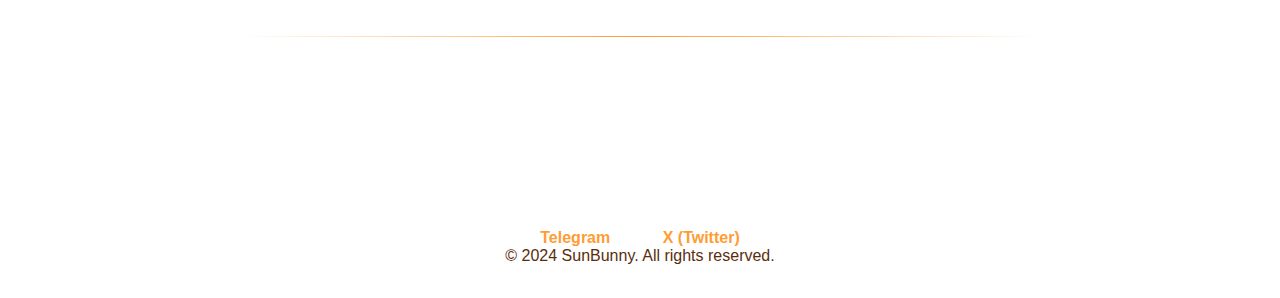
==== commit 8133ef9f: "added sunpump link" ====
--- a/index.html
+++ b/index.html
@@ -19,7 +19,7 @@
         <h1>SunBunny</h1>
         <p>Hop into the future of decentralized finance</p>
         <img src="backgroundless.png" alt="SunBunny Logo" class="hero-image">
-        <a href="#" class="cta-button">Get Your $SBUN Before It Hops Away!</a>
+        <a href="https://sunpump.meme/token/TPbVi8q5ztLeEbmrPPrmhB1B3Q5iVJ5ahd" class="cta-button">Get Your $SBUN Before It Hops Away!</a>
     </section>
 
     <section id="social-links">
@@ -113,7 +113,7 @@
             </div>
             <div class="tokenomics-card">
                 <h3>📅 Launch</h3>
-                <p>Launch Date: TBA</p>
+                <p>Launch Date: March 24th, 2025</p>
             </div>
             <div class="tokenomics-card">
                 <h3>⛓️ Network</h3>
@@ -121,7 +121,7 @@
             </div>
             <div class="tokenomics-card">
                 <h3>📝 Contract</h3>
-                <p>Contract Address: TBA</p>
+                <p>Contract Address: TPbVi8q5ztLeEbmrPPrmhB1B3Q5iVJ5ahd</p>
             </div>
         </div>
     </section>
